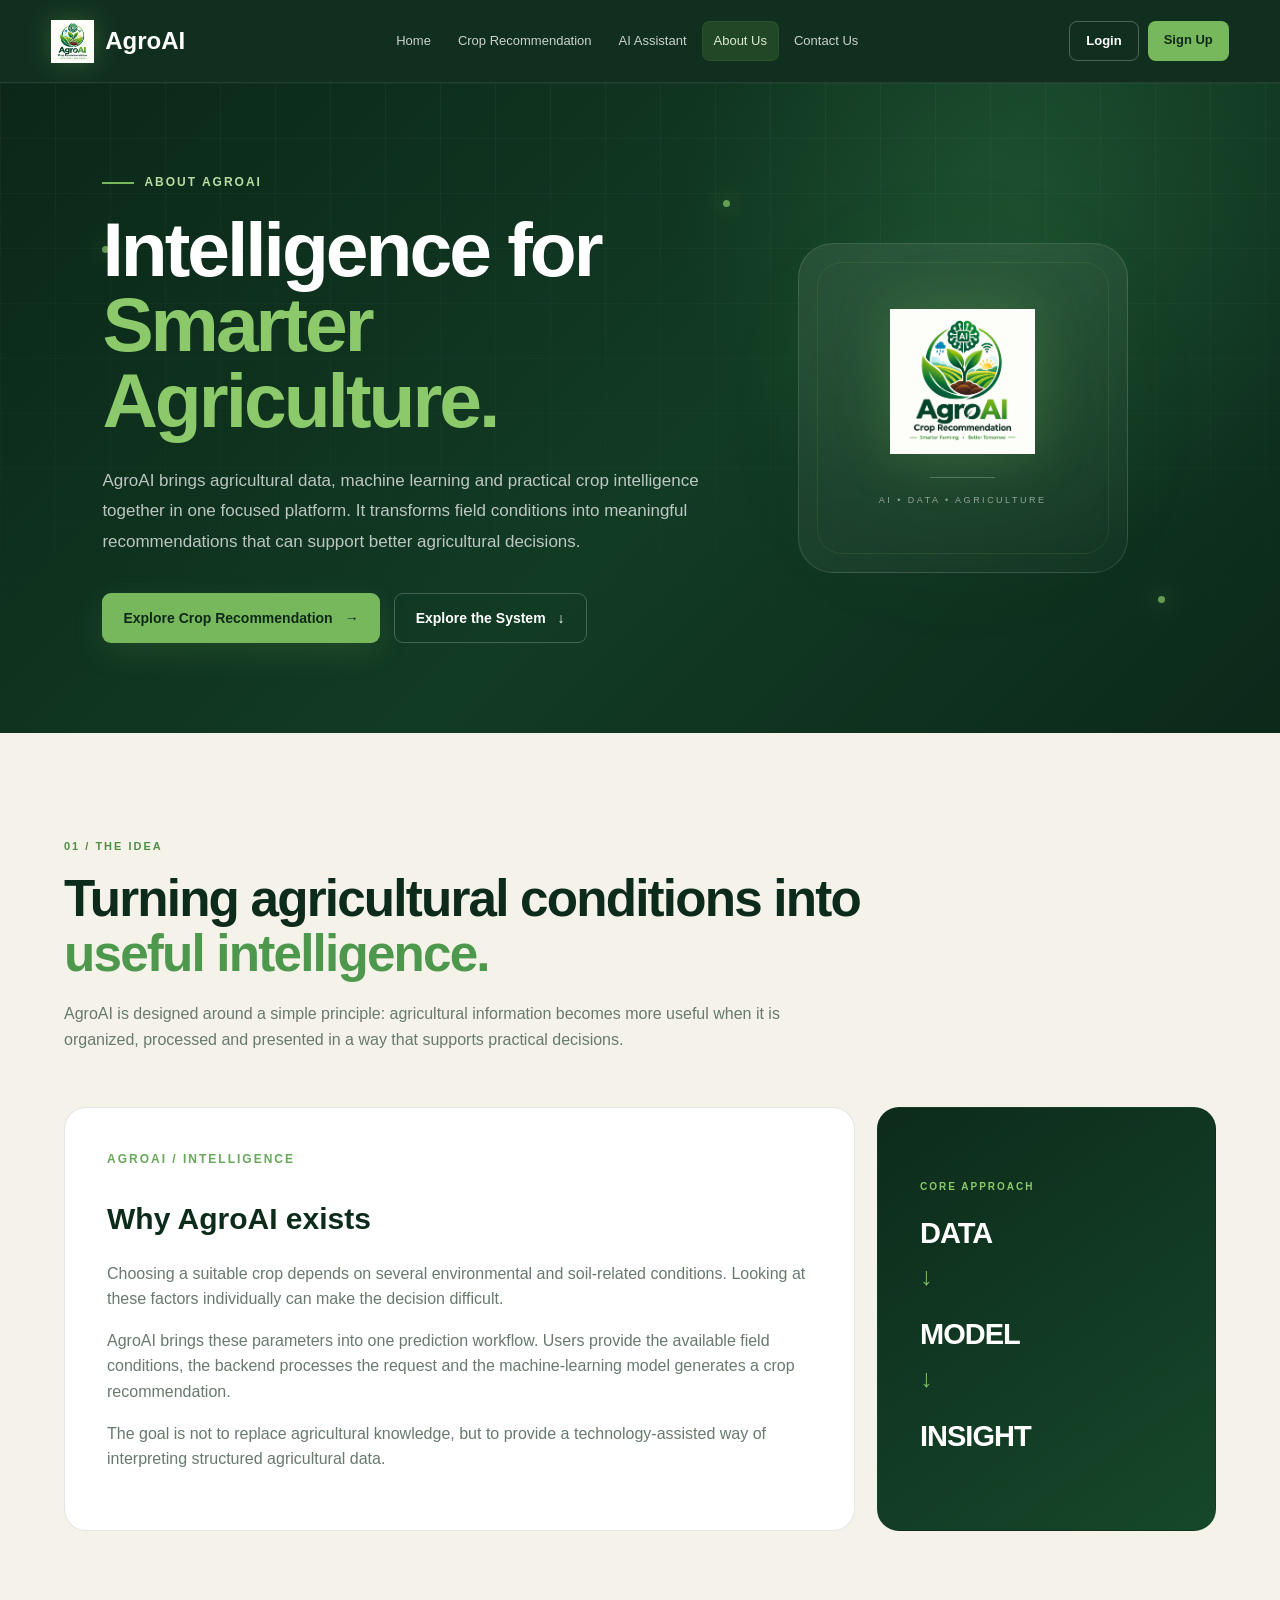
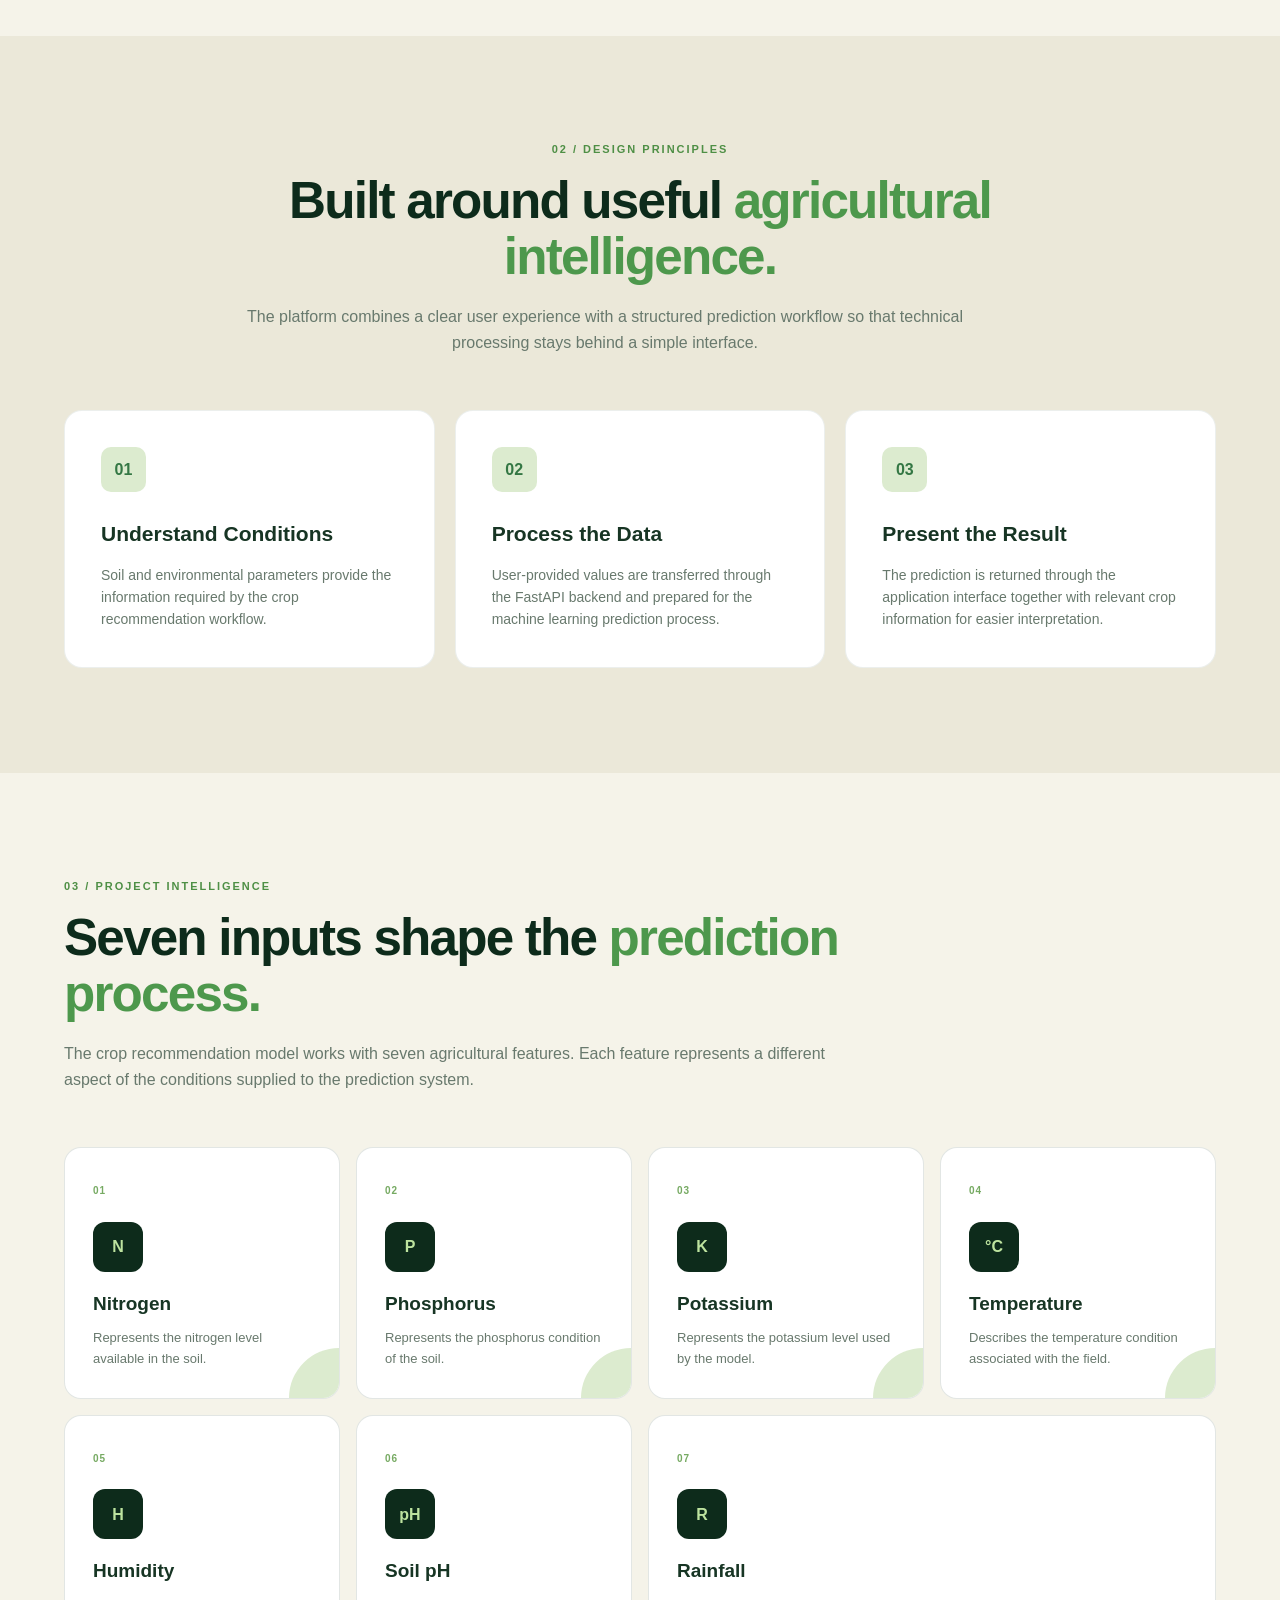
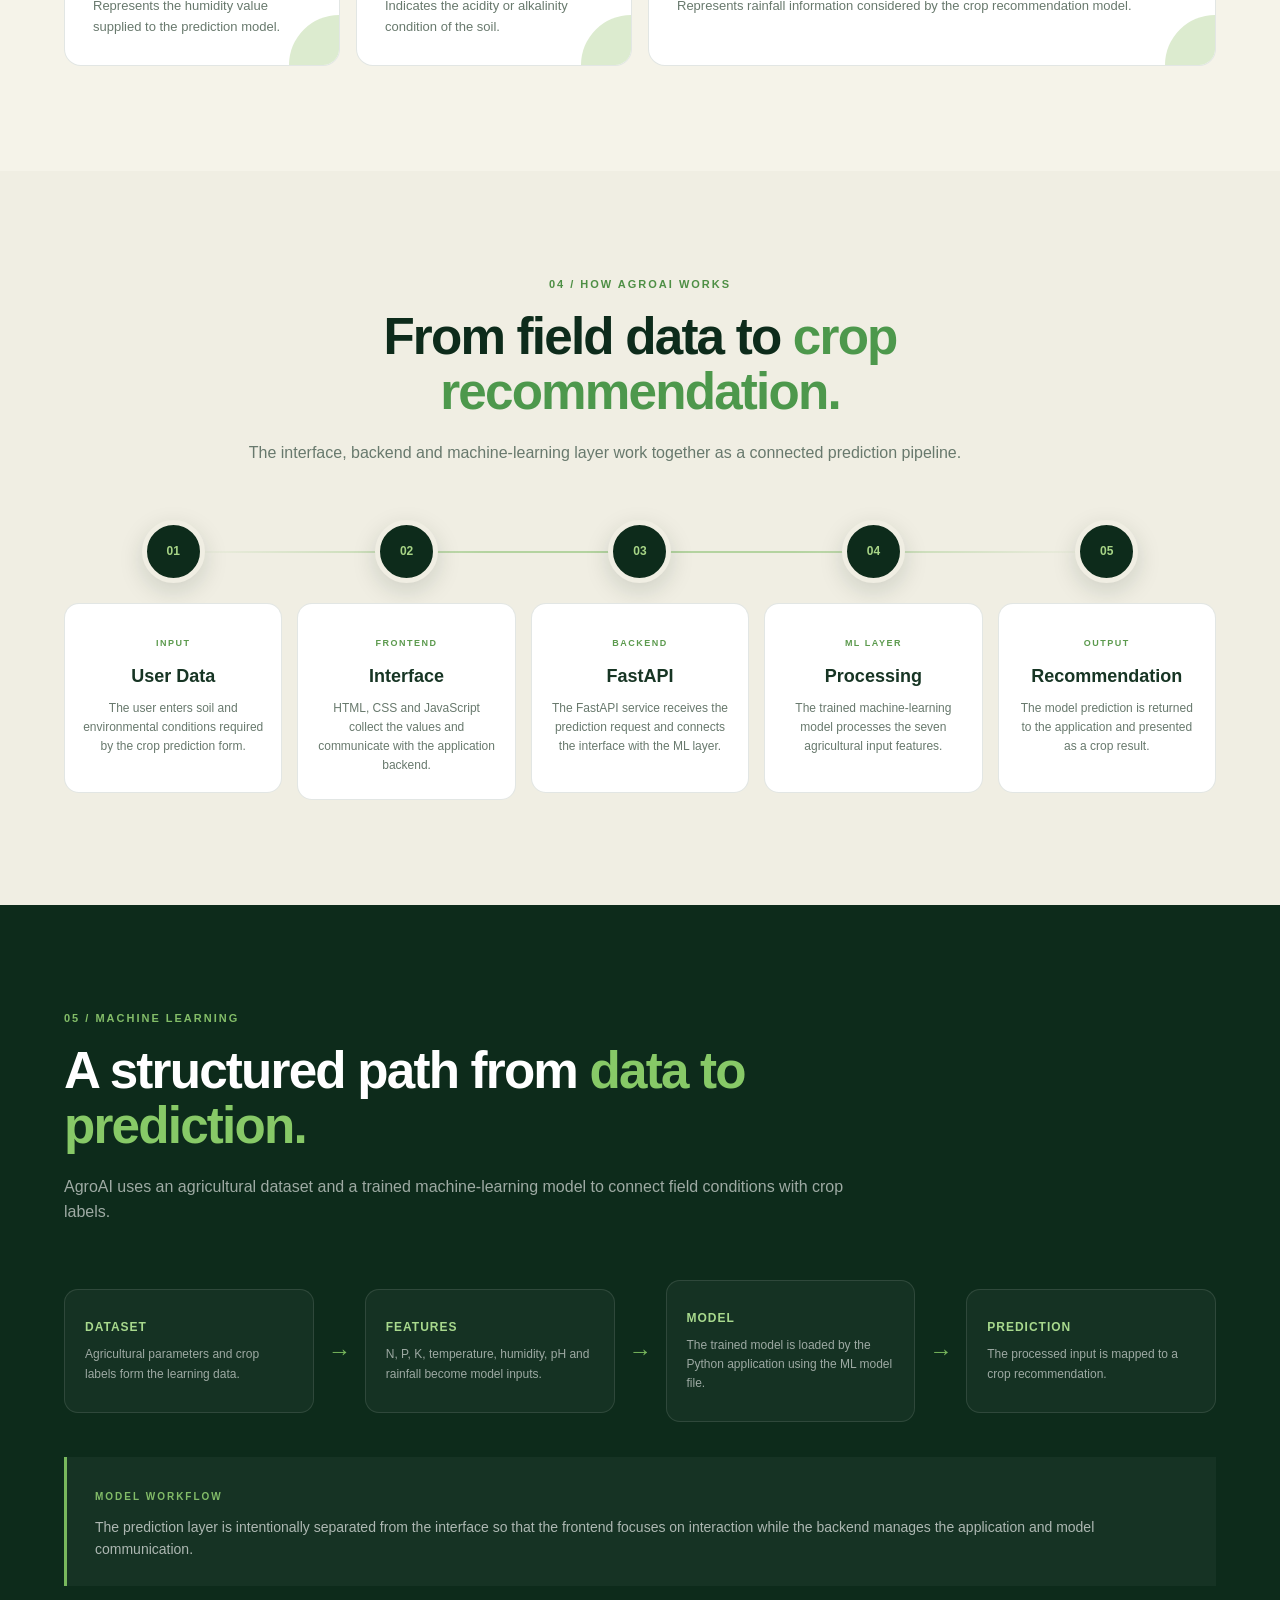
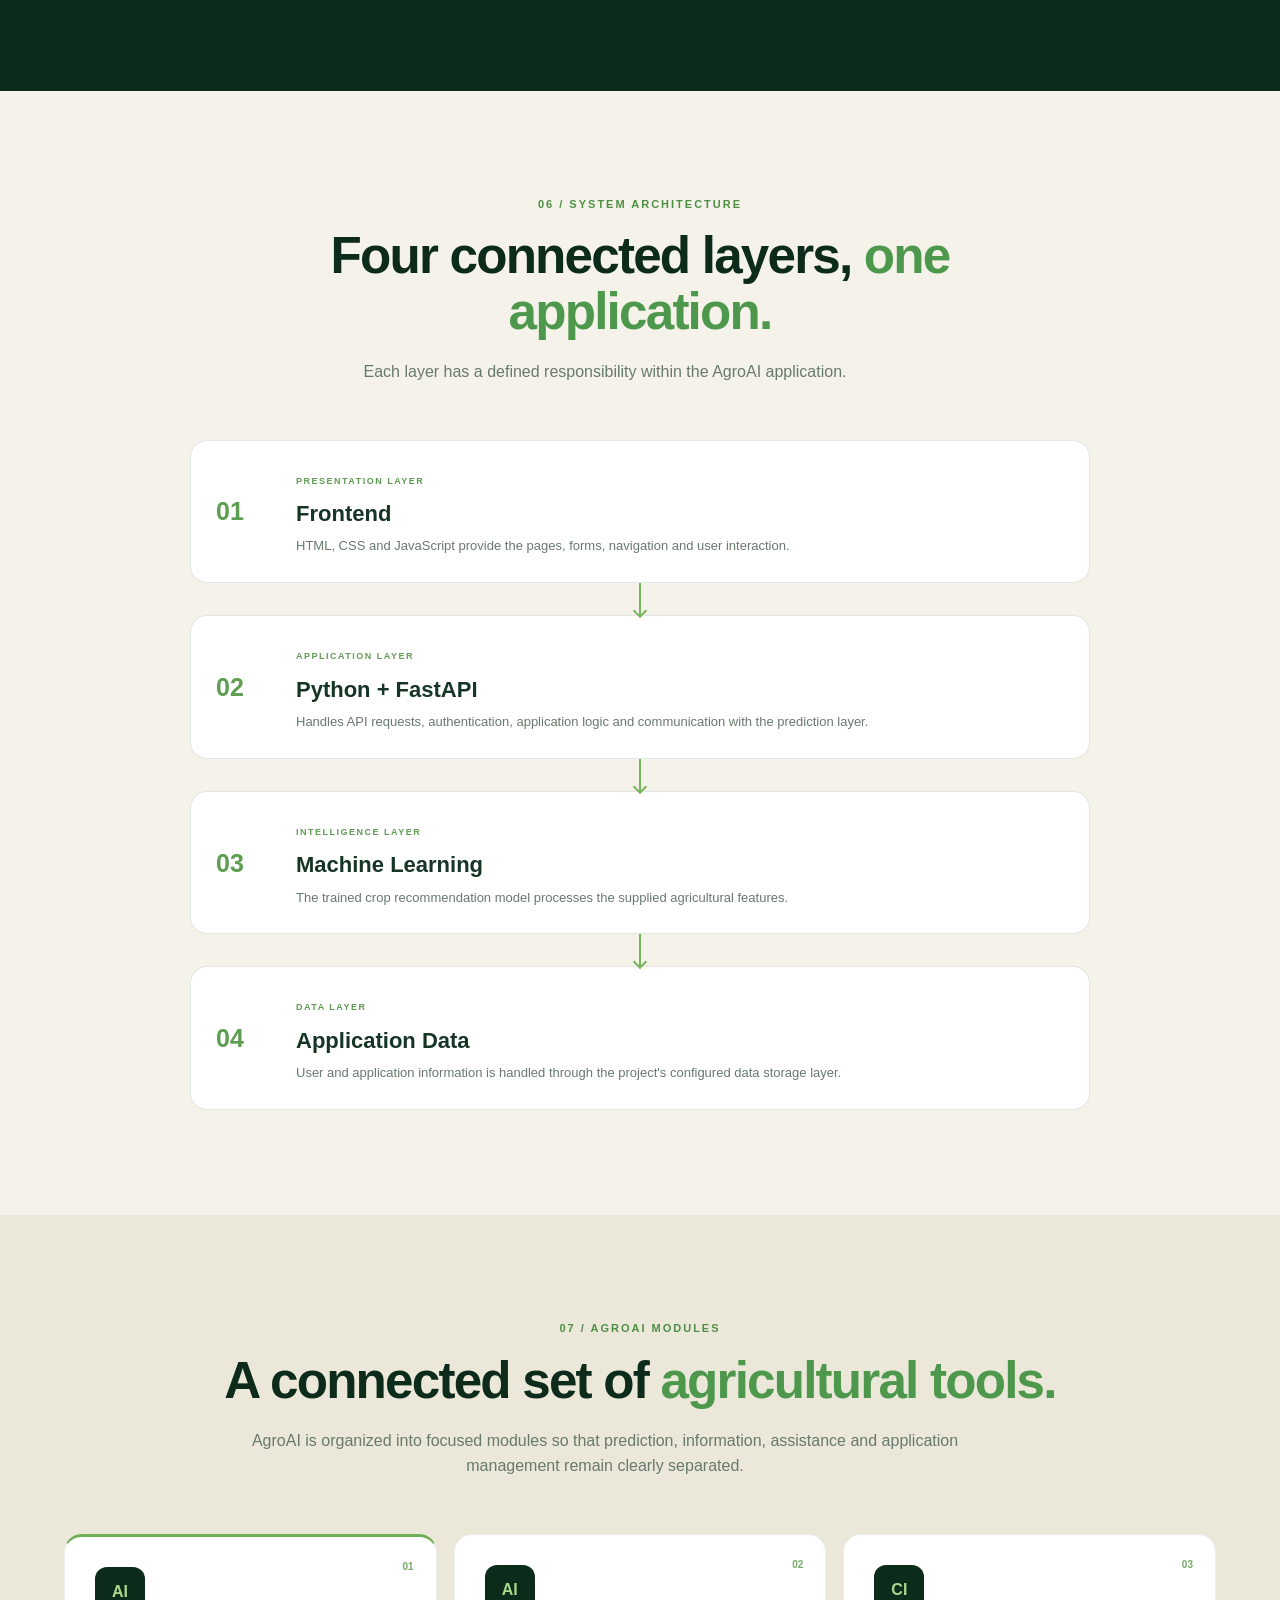
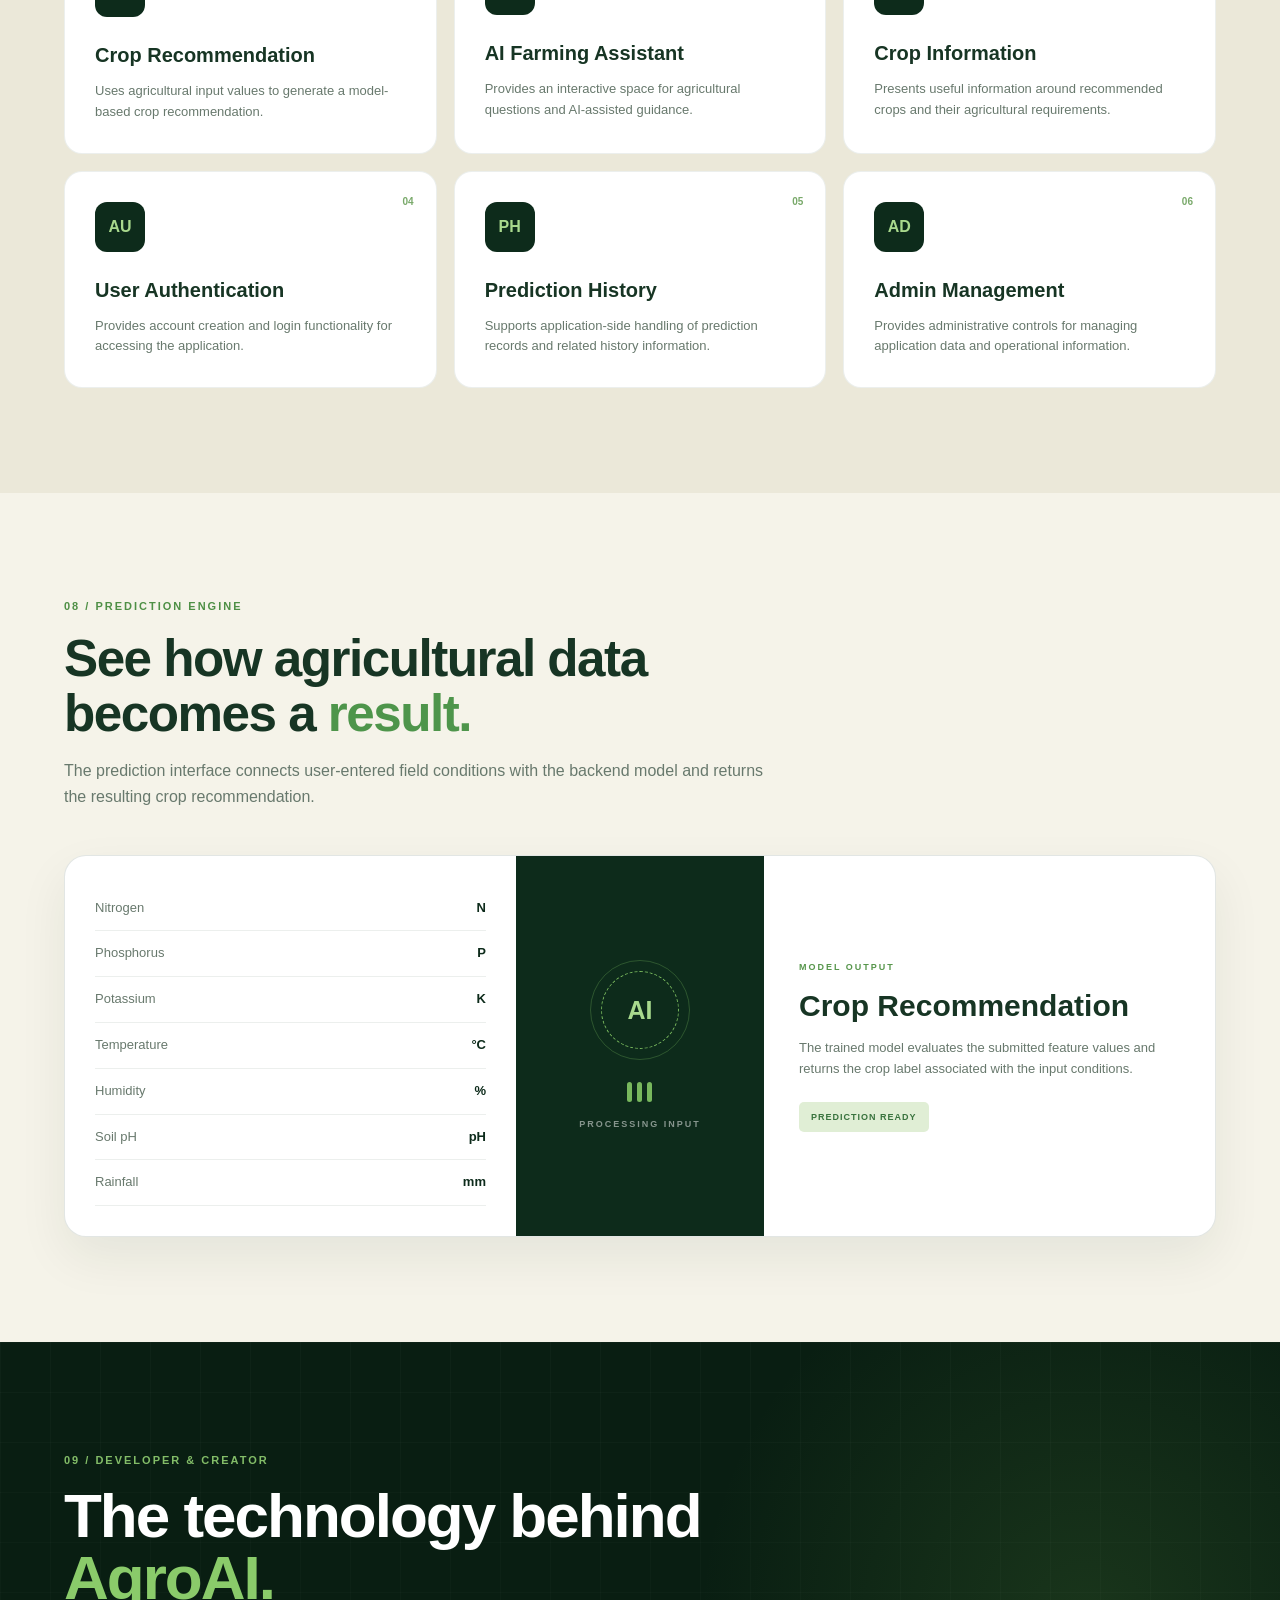
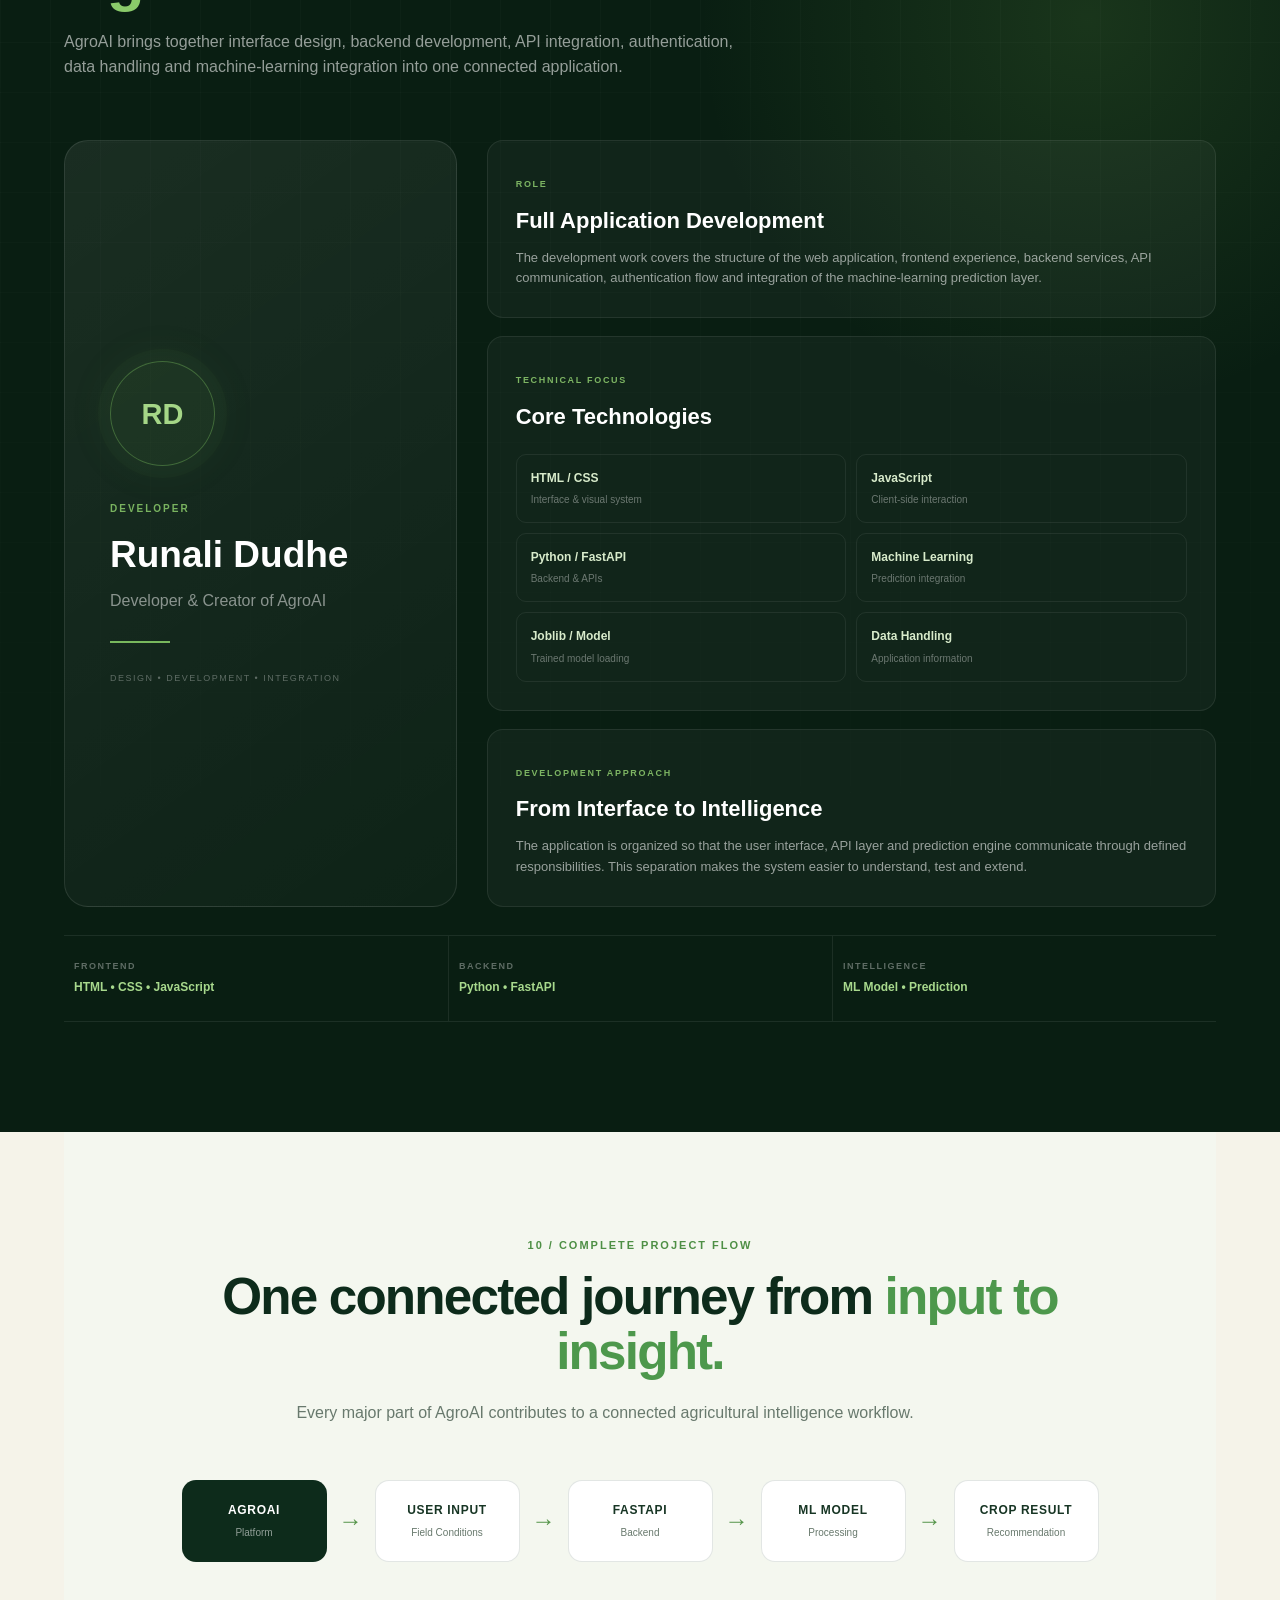
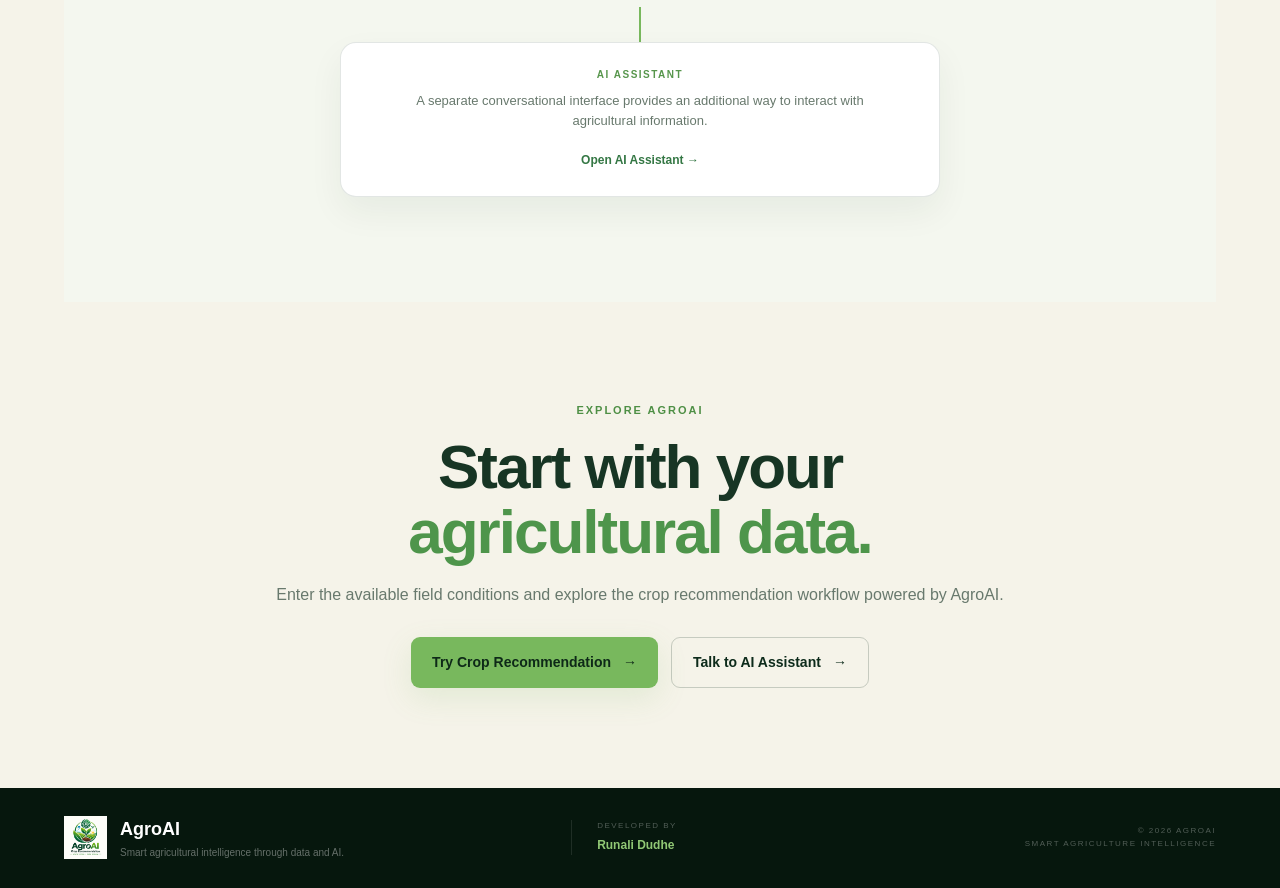
==== frontend/about.html @ 6e7ca46d "first commit" ====
<!DOCTYPE html>
<html lang="en">
<head>
    <meta charset="UTF-8">
    <meta name="viewport" content="width=device-width, initial-scale=1.0">

    <title>About AgroAI | Smart Agriculture Intelligence</title>

    <link rel="stylesheet" href="about.css">
</head>

<body>

<!-- =========================================================
     NAVBAR
========================================================= -->

<header class="navbar">

    <div class="nav-container">

        <a href="index.html" class="brand">
            <img src="agroai-logo.png" alt="AgroAI Logo">
            <span>AgroAI</span>
        </a>

        <nav class="nav-menu">

            <a href="index.html">Home</a>

            <a href="crop.html">
                Crop Recommendation
            </a>

            <a href="chatbot.html">
                AI Assistant
            </a>

            <a href="about.html" class="active">
                About Us
            </a>

            <a href="contact.html">
                Contact Us
            </a>

        </nav>


        <!-- AUTHENTICATION AREA -->

        <div class="auth-area" id="authArea">

            <!-- LOGGED OUT -->

            <div class="auth-logged-out" id="loggedOut">

                <a href="login.html" class="login-btn">
                    Login
                </a>

                <a href="signup.html" class="signup-btn">
                    Sign Up
                </a>

            </div>


            <!-- LOGGED IN -->

            <div class="auth-logged-in" id="loggedIn">

                <div class="user-welcome">

                    <span class="user-dot"></span>

                    <span id="welcomeText">
                        Welcome
                    </span>

                </div>

                <button
                    type="button"
                    id="logoutBtn"
                    class="logout-btn">
                    Logout
                </button>

            </div>

        </div>

    </div>

</header>


<!-- =========================================================
     HERO
========================================================= -->

<section class="about-hero">

    <div class="hero-grid"></div>

    <div class="floating-node node-one"></div>
    <div class="floating-node node-two"></div>
    <div class="floating-node node-three"></div>

    <div class="hero-content">

        <div class="hero-label">
            <span></span>
            ABOUT AGROAI
        </div>

        <h1>
            Intelligence for
            <strong>Smarter Agriculture.</strong>
        </h1>

        <p>
            AgroAI brings agricultural data, machine learning and
            practical crop intelligence together in one focused
            platform. It transforms field conditions into meaningful
            recommendations that can support better agricultural
            decisions.
        </p>

        <div class="hero-buttons">

            <a href="crop.html" class="primary-btn">
                Explore Crop Recommendation
                <span>→</span>
            </a>

            <a href="#how-it-works" class="secondary-btn">
                Explore the System
                <span>↓</span>
            </a>

        </div>

    </div>


    <div class="hero-brand-card">

        <div class="logo-glow"></div>

        <img
            src="agroai-logo.png"
            alt="AgroAI">

        <div class="brand-card-line"></div>

        <p>
            AI • DATA • AGRICULTURE
        </p>

    </div>

</section>


<!-- =========================================================
     INTRO
========================================================= -->

<section class="section intro-section">

    <div class="section-heading">

        <span class="section-tag">
            01 / THE IDEA
        </span>

        <h2>
            Turning agricultural conditions into
            <span>useful intelligence.</span>
        </h2>

        <p>
            AgroAI is designed around a simple principle:
            agricultural information becomes more useful when it
            is organized, processed and presented in a way that
            supports practical decisions.
        </p>

    </div>


    <div class="intro-grid">

        <div class="intro-main-card">

            <div class="card-number">
                AGROAI / INTELLIGENCE
            </div>

            <h3>
                Why AgroAI exists
            </h3>

            <p>
                Choosing a suitable crop depends on several
                environmental and soil-related conditions. Looking
                at these factors individually can make the decision
                difficult.
            </p>

            <p>
                AgroAI brings these parameters into one prediction
                workflow. Users provide the available field
                conditions, the backend processes the request and
                the machine-learning model generates a crop
                recommendation.
            </p>

            <p>
                The goal is not to replace agricultural knowledge,
                but to provide a technology-assisted way of
                interpreting structured agricultural data.
            </p>

        </div>


        <div class="intro-side-card">

            <span class="mini-label">
                CORE APPROACH
            </span>

            <div class="big-word">
                DATA
            </div>

            <div class="arrow-line">
                ↓
            </div>

            <div class="big-word">
                MODEL
            </div>

            <div class="arrow-line">
                ↓
            </div>

            <div class="big-word">
                INSIGHT
            </div>

        </div>

    </div>

</section>


<!-- =========================================================
     WHY AGROAI
========================================================= -->

<section class="section why-section">

    <div class="section-heading centered">

        <span class="section-tag">
            02 / DESIGN PRINCIPLES
        </span>

        <h2>
            Built around useful
            <span>agricultural intelligence.</span>
        </h2>

        <p>
            The platform combines a clear user experience with
            a structured prediction workflow so that technical
            processing stays behind a simple interface.
        </p>

    </div>


    <div class="purpose-grid">

        <div class="purpose-card">

            <div class="purpose-icon">
                01
            </div>

            <h3>
                Understand Conditions
            </h3>

            <p>
                Soil and environmental parameters provide the
                information required by the crop recommendation
                workflow.
            </p>

        </div>


        <div class="purpose-card">

            <div class="purpose-icon">
                02
            </div>

            <h3>
                Process the Data
            </h3>

            <p>
                User-provided values are transferred through the
                FastAPI backend and prepared for the machine
                learning prediction process.
            </p>

        </div>


        <div class="purpose-card">

            <div class="purpose-icon">
                03
            </div>

            <h3>
                Present the Result
            </h3>

            <p>
                The prediction is returned through the application
                interface together with relevant crop information
                for easier interpretation.
            </p>

        </div>

    </div>

</section>


<!-- =========================================================
     PROJECT INTELLIGENCE
========================================================= -->

<section class="section intelligence-section">

    <div class="section-heading">

        <span class="section-tag">
            03 / PROJECT INTELLIGENCE
        </span>

        <h2>
            Seven inputs shape the
            <span>prediction process.</span>
        </h2>

        <p>
            The crop recommendation model works with seven
            agricultural features. Each feature represents a
            different aspect of the conditions supplied to the
            prediction system.
        </p>

    </div>


    <div class="parameter-grid">

        <div class="parameter-card">

            <span class="parameter-number">
                01
            </span>

            <div class="parameter-symbol">
                N
            </div>

            <h3>
                Nitrogen
            </h3>

            <p>
                Represents the nitrogen level available in the
                soil.
            </p>

        </div>


        <div class="parameter-card">

            <span class="parameter-number">
                02
            </span>

            <div class="parameter-symbol">
                P
            </div>

            <h3>
                Phosphorus
            </h3>

            <p>
                Represents the phosphorus condition of the soil.
            </p>

        </div>


        <div class="parameter-card">

            <span class="parameter-number">
                03
            </span>

            <div class="parameter-symbol">
                K
            </div>

            <h3>
                Potassium
            </h3>

            <p>
                Represents the potassium level used by the model.
            </p>

        </div>


        <div class="parameter-card">

            <span class="parameter-number">
                04
            </span>

            <div class="parameter-symbol">
                °C
            </div>

            <h3>
                Temperature
            </h3>

            <p>
                Describes the temperature condition associated
                with the field.
            </p>

        </div>


        <div class="parameter-card">

            <span class="parameter-number">
                05
            </span>

            <div class="parameter-symbol">
                H
            </div>

            <h3>
                Humidity
            </h3>

            <p>
                Represents the humidity value supplied to the
                prediction model.
            </p>

        </div>


        <div class="parameter-card">

            <span class="parameter-number">
                06
            </span>

            <div class="parameter-symbol">
                pH
            </div>

            <h3>
                Soil pH
            </h3>

            <p>
                Indicates the acidity or alkalinity condition
                of the soil.
            </p>

        </div>


        <div class="parameter-card wide-card">

            <span class="parameter-number">
                07
            </span>

            <div class="parameter-symbol">
                R
            </div>

            <h3>
                Rainfall
            </h3>

            <p>
                Represents rainfall information considered by
                the crop recommendation model.
            </p>

        </div>

    </div>

</section>


<!-- =========================================================
     HOW AGROAI WORKS
========================================================= -->

<section
    class="section workflow-section"
    id="how-it-works">

    <div class="section-heading centered">

        <span class="section-tag">
            04 / HOW AGROAI WORKS
        </span>

        <h2>
            From field data to
            <span>crop recommendation.</span>
        </h2>

        <p>
            The interface, backend and machine-learning layer work
            together as a connected prediction pipeline.
        </p>

    </div>


    <div class="workflow">

        <div class="workflow-line"></div>


        <div class="workflow-step">

            <div class="workflow-circle">
                01
            </div>

            <div class="workflow-box">

                <span>INPUT</span>

                <h3>
                    User Data
                </h3>

                <p>
                    The user enters soil and environmental
                    conditions required by the crop prediction
                    form.
                </p>

            </div>

        </div>


        <div class="workflow-step">

            <div class="workflow-circle">
                02
            </div>

            <div class="workflow-box">

                <span>FRONTEND</span>

                <h3>
                    Interface
                </h3>

                <p>
                    HTML, CSS and JavaScript collect the values
                    and communicate with the application backend.
                </p>

            </div>

        </div>


        <div class="workflow-step">

            <div class="workflow-circle">
                03
            </div>

            <div class="workflow-box">

                <span>BACKEND</span>

                <h3>
                    FastAPI
                </h3>

                <p>
                    The FastAPI service receives the prediction
                    request and connects the interface with the
                    ML layer.
                </p>

            </div>

        </div>


        <div class="workflow-step">

            <div class="workflow-circle">
                04
            </div>

            <div class="workflow-box">

                <span>ML LAYER</span>

                <h3>
                    Processing
                </h3>

                <p>
                    The trained machine-learning model processes
                    the seven agricultural input features.
                </p>

            </div>

        </div>


        <div class="workflow-step">

            <div class="workflow-circle">
                05
            </div>

            <div class="workflow-box">

                <span>OUTPUT</span>

                <h3>
                    Recommendation
                </h3>

                <p>
                    The model prediction is returned to the
                    application and presented as a crop result.
                </p>

            </div>

        </div>

    </div>

</section>


<!-- =========================================================
     MACHINE LEARNING
========================================================= -->

<section class="section ml-section">

    <div class="ml-content">

        <div class="section-heading">

            <span class="section-tag">
                05 / MACHINE LEARNING
            </span>

            <h2>
                A structured path from
                <span>data to prediction.</span>
            </h2>

            <p>
                AgroAI uses an agricultural dataset and a trained
                machine-learning model to connect field conditions
                with crop labels.
            </p>

        </div>


        <div class="ml-flow">

            <div class="ml-item">

                <strong>
                    DATASET
                </strong>

                <span>
                    Agricultural parameters and crop labels form
                    the learning data.
                </span>

            </div>


            <div class="ml-arrow">
                →
            </div>


            <div class="ml-item">

                <strong>
                    FEATURES
                </strong>

                <span>
                    N, P, K, temperature, humidity, pH and
                    rainfall become model inputs.
                </span>

            </div>


            <div class="ml-arrow">
                →
            </div>


            <div class="ml-item">

                <strong>
                    MODEL
                </strong>

                <span>
                    The trained model is loaded by the Python
                    application using the ML model file.
                </span>

            </div>


            <div class="ml-arrow">
                →
            </div>


            <div class="ml-item">

                <strong>
                    PREDICTION
                </strong>

                <span>
                    The processed input is mapped to a crop
                    recommendation.
                </span>

            </div>

        </div>


        <div class="ml-note">

            <span>
                MODEL WORKFLOW
            </span>

            <p>
                The prediction layer is intentionally separated
                from the interface so that the frontend focuses
                on interaction while the backend manages the
                application and model communication.
            </p>

        </div>

    </div>

</section>


<!-- =========================================================
     SYSTEM ARCHITECTURE
========================================================= -->

<section class="section architecture-section">

    <div class="section-heading centered">

        <span class="section-tag">
            06 / SYSTEM ARCHITECTURE
        </span>

        <h2>
            Four connected layers,
            <span>one application.</span>
        </h2>

        <p>
            Each layer has a defined responsibility within the
            AgroAI application.
        </p>

    </div>


    <div class="architecture">

        <div class="architecture-layer">

            <div class="layer-number">
                01
            </div>

            <div class="layer-content">

                <span>PRESENTATION LAYER</span>

                <h3>
                    Frontend
                </h3>

                <p>
                    HTML, CSS and JavaScript provide the pages,
                    forms, navigation and user interaction.
                </p>

            </div>

        </div>


        <div class="architecture-connector"></div>


        <div class="architecture-layer">

            <div class="layer-number">
                02
            </div>

            <div class="layer-content">

                <span>APPLICATION LAYER</span>

                <h3>
                    Python + FastAPI
                </h3>

                <p>
                    Handles API requests, authentication,
                    application logic and communication with
                    the prediction layer.
                </p>

            </div>

        </div>


        <div class="architecture-connector"></div>


        <div class="architecture-layer">

            <div class="layer-number">
                03
            </div>

            <div class="layer-content">

                <span>INTELLIGENCE LAYER</span>

                <h3>
                    Machine Learning
                </h3>

                <p>
                    The trained crop recommendation model
                    processes the supplied agricultural features.
                </p>

            </div>

        </div>


        <div class="architecture-connector"></div>


        <div class="architecture-layer">

            <div class="layer-number">
                04
            </div>

            <div class="layer-content">

                <span>DATA LAYER</span>

                <h3>
                    Application Data
                </h3>

                <p>
                    User and application information is handled
                    through the project's configured data storage
                    layer.
                </p>

            </div>

        </div>

    </div>

</section>


<!-- =========================================================
     MODULES
========================================================= -->

<section class="section modules-section">

    <div class="section-heading centered">

        <span class="section-tag">
            07 / AGROAI MODULES
        </span>

        <h2>
            A connected set of
            <span>agricultural tools.</span>
        </h2>

        <p>
            AgroAI is organized into focused modules so that
            prediction, information, assistance and application
            management remain clearly separated.
        </p>

    </div>


    <div class="modules-grid">

        <div class="module-card featured-module">

            <span class="module-index">
                01
            </span>

            <div class="module-icon">
                AI
            </div>

            <h3>
                Crop Recommendation
            </h3>

            <p>
                Uses agricultural input values to generate a
                model-based crop recommendation.
            </p>

        </div>


        <div class="module-card">

            <span class="module-index">
                02
            </span>

            <div class="module-icon">
                AI
            </div>

            <h3>
                AI Farming Assistant
            </h3>

            <p>
                Provides an interactive space for agricultural
                questions and AI-assisted guidance.
            </p>

        </div>


        <div class="module-card">

            <span class="module-index">
                03
            </span>

            <div class="module-icon">
                CI
            </div>

            <h3>
                Crop Information
            </h3>

            <p>
                Presents useful information around recommended
                crops and their agricultural requirements.
            </p>

        </div>


        <div class="module-card">

            <span class="module-index">
                04
            </span>

            <div class="module-icon">
                AU
            </div>

            <h3>
                User Authentication
            </h3>

            <p>
                Provides account creation and login functionality
                for accessing the application.
            </p>

        </div>


        <div class="module-card">

            <span class="module-index">
                05
            </span>

            <div class="module-icon">
                PH
            </div>

            <h3>
                Prediction History
            </h3>

            <p>
                Supports application-side handling of prediction
                records and related history information.
            </p>

        </div>


        <div class="module-card">

            <span class="module-index">
                06
            </span>

            <div class="module-icon">
                AD
            </div>

            <h3>
                Admin Management
            </h3>

            <p>
                Provides administrative controls for managing
                application data and operational information.
            </p>

        </div>

    </div>

</section>


<!-- =========================================================
     PREDICTION VISUAL
========================================================= -->

<section class="section prediction-section">

    <div class="prediction-wrapper">

        <div class="prediction-intro">

            <span class="section-tag">
                08 / PREDICTION ENGINE
            </span>

            <h2>
                See how agricultural data
                becomes a <span>result.</span>
            </h2>

            <p>
                The prediction interface connects user-entered
                field conditions with the backend model and
                returns the resulting crop recommendation.
            </p>

        </div>


        <div class="prediction-panel">

            <div class="input-column">

                <div class="data-row">
                    <span>Nitrogen</span>
                    <strong>N</strong>
                </div>

                <div class="data-row">
                    <span>Phosphorus</span>
                    <strong>P</strong>
                </div>

                <div class="data-row">
                    <span>Potassium</span>
                    <strong>K</strong>
                </div>

                <div class="data-row">
                    <span>Temperature</span>
                    <strong>°C</strong>
                </div>

                <div class="data-row">
                    <span>Humidity</span>
                    <strong>%</strong>
                </div>

                <div class="data-row">
                    <span>Soil pH</span>
                    <strong>pH</strong>
                </div>

                <div class="data-row">
                    <span>Rainfall</span>
                    <strong>mm</strong>
                </div>

            </div>


            <div class="processing-column">

                <div class="processing-ring">
                    <span>AI</span>
                </div>

                <div class="processing-lines">
                    <span></span>
                    <span></span>
                    <span></span>
                </div>

                <p>
                    PROCESSING INPUT
                </p>

            </div>


            <div class="result-column">

                <span>
                    MODEL OUTPUT
                </span>

                <h3>
                    Crop Recommendation
                </h3>

                <p>
                    The trained model evaluates the submitted
                    feature values and returns the crop label
                    associated with the input conditions.
                </p>

                <div class="result-status">
                    PREDICTION READY
                </div>

            </div>

        </div>

    </div>

</section>


<!-- =========================================================
     DEVELOPER
========================================================= -->

<section class="developer-section">

    <div class="developer-bg-grid"></div>

    <div class="developer-container">

        <div class="developer-heading">

            <span class="section-tag light-tag">
                09 / DEVELOPER & CREATOR
            </span>

            <h2>
                The technology behind
                <span>AgroAI.</span>
            </h2>

            <p>
                AgroAI brings together interface design, backend
                development, API integration, authentication,
                data handling and machine-learning integration
                into one connected application.
            </p>

        </div>


        <div class="developer-grid">

            <div class="developer-identity">

                <div class="developer-mark">
                    RD
                </div>

                <span class="developer-label">
                    DEVELOPER
                </span>

                <h3>
                    Runali Dudhe
                </h3>

                <p>
                    Developer & Creator of AgroAI
                </p>

                <div class="identity-line"></div>

                <span class="identity-caption">
                    DESIGN • DEVELOPMENT • INTEGRATION
                </span>

            </div>


            <div class="developer-information">

                <div class="developer-block">

                    <span>
                        ROLE
                    </span>

                    <h3>
                        Full Application Development
                    </h3>

                    <p>
                        The development work covers the structure
                        of the web application, frontend experience,
                        backend services, API communication,
                        authentication flow and integration of
                        the machine-learning prediction layer.
                    </p>

                </div>


                <div class="developer-block">

                    <span>
                        TECHNICAL FOCUS
                    </span>

                    <h3>
                        Core Technologies
                    </h3>

                    <div class="developer-skills">

                        <div class="skill-item">
                            <strong>
                                HTML / CSS
                            </strong>
                            <small>
                                Interface & visual system
                            </small>
                        </div>

                        <div class="skill-item">
                            <strong>
                                JavaScript
                            </strong>
                            <small>
                                Client-side interaction
                            </small>
                        </div>

                        <div class="skill-item">
                            <strong>
                                Python / FastAPI
                            </strong>
                            <small>
                                Backend & APIs
                            </small>
                        </div>

                        <div class="skill-item">
                            <strong>
                                Machine Learning
                            </strong>
                            <small>
                                Prediction integration
                            </small>
                        </div>

                        <div class="skill-item">
                            <strong>
                                Joblib / Model
                            </strong>
                            <small>
                                Trained model loading
                            </small>
                        </div>

                        <div class="skill-item">
                            <strong>
                                Data Handling
                            </strong>
                            <small>
                                Application information
                            </small>
                        </div>

                    </div>

                </div>


                <div class="developer-block">

                    <span>
                        DEVELOPMENT APPROACH
                    </span>

                    <h3>
                        From Interface to Intelligence
                    </h3>

                    <p>
                        The application is organized so that the
                        user interface, API layer and prediction
                        engine communicate through defined
                        responsibilities. This separation makes
                        the system easier to understand, test and
                        extend.
                    </p>

                </div>

            </div>

        </div>


        <div class="developer-bottom">

            <div>
                <span>
                    FRONTEND
                </span>

                <strong>
                    HTML • CSS • JavaScript
                </strong>
            </div>

            <div>
                <span>
                    BACKEND
                </span>

                <strong>
                    Python • FastAPI
                </strong>
            </div>

            <div>
                <span>
                    INTELLIGENCE
                </span>

                <strong>
                    ML Model • Prediction
                </strong>
            </div>

        </div>

    </div>

</section>


<!-- =========================================================
     FINAL PROJECT FLOW
========================================================= -->

<section class="section final-flow-section">

    <div class="section-heading centered">

        <span class="section-tag">
            10 / COMPLETE PROJECT FLOW
        </span>

        <h2>
            One connected journey from
            <span>input to insight.</span>
        </h2>

        <p>
            Every major part of AgroAI contributes to a connected
            agricultural intelligence workflow.
        </p>

    </div>


    <div class="final-flow">

        <div class="final-flow-item main-flow-item">
            <strong>AGROAI</strong>
            <span>Platform</span>
        </div>

        <div class="final-flow-arrow">→</div>

        <div class="final-flow-item">
            <strong>USER INPUT</strong>
            <span>Field Conditions</span>
        </div>

        <div class="final-flow-arrow">→</div>

        <div class="final-flow-item">
            <strong>FASTAPI</strong>
            <span>Backend</span>
        </div>

        <div class="final-flow-arrow">→</div>

        <div class="final-flow-item">
            <strong>ML MODEL</strong>
            <span>Processing</span>
        </div>

        <div class="final-flow-arrow">→</div>

        <div class="final-flow-item">
            <strong>CROP RESULT</strong>
            <span>Recommendation</span>
        </div>

    </div>


    <div class="assistant-branch">

        <div class="branch-line"></div>

        <div class="branch-box">

            <span>AI ASSISTANT</span>

            <p>
                A separate conversational interface provides an
                additional way to interact with agricultural
                information.
            </p>

            <a href="chatbot.html">
                Open AI Assistant →
            </a>

        </div>

    </div>

</section>


<!-- =========================================================
     FINAL CTA
========================================================= -->

<section class="final-cta">

    <div class="cta-content">

        <span class="section-tag">
            EXPLORE AGROAI
        </span>

        <h2>
            Start with your
            <span>agricultural data.</span>
        </h2>

        <p>
            Enter the available field conditions and explore the
            crop recommendation workflow powered by AgroAI.
        </p>

        <div class="cta-buttons">

            <a href="crop.html" class="primary-btn">
                Try Crop Recommendation
                <span>→</span>
            </a>

            <a href="chatbot.html"
               class="secondary-btn dark-secondary">
                Talk to AI Assistant
                <span>→</span>
            </a>

        </div>

    </div>

</section>


<!-- =========================================================
     FOOTER
========================================================= -->

<footer class="footer">

    <div class="footer-container">

        <div class="footer-brand">

            <img
                src="agroai-logo.png"
                alt="AgroAI">

            <div>

                <h3>
                    AgroAI
                </h3>

                <p>
                    Smart agricultural intelligence through
                    data and AI.
                </p>

            </div>

        </div>


        <div class="footer-developer">

            <span>
                DEVELOPED BY
            </span>

            <strong>
                Runali Dudhe
            </strong>

        </div>


        <div class="footer-copy">

            <span>
                © 2026 AGROAI
            </span>

            <span>
                SMART AGRICULTURE INTELLIGENCE
            </span>

        </div>

    </div>

</footer>


<!-- =========================================================
     AUTHENTICATION
========================================================= -->

<script>

document.addEventListener("DOMContentLoaded", function () {

    const authArea = document.getElementById("authArea");
    const loggedOut = document.getElementById("loggedOut");
    const loggedIn = document.getElementById("loggedIn");
    const welcomeText = document.getElementById("welcomeText");
    const logoutBtn = document.getElementById("logoutBtn");


    const isLoggedIn =
        localStorage.getItem("agroai_logged_in") === "true";

    const role =
        localStorage.getItem("agroai_role");

    const userName =
        localStorage.getItem("agroai_user_name");


    if (isLoggedIn) {

        if (loggedOut) {
            loggedOut.style.display = "none";
        }

        if (loggedIn) {
            loggedIn.style.display = "flex";
        }


        if (welcomeText) {

            if (role === "admin") {

                welcomeText.textContent =
                    "Welcome, Admin";

            } else {

                welcomeText.textContent =
                    "Welcome, " + (userName || "User");

            }

        }

    } else {

        if (loggedOut) {
            loggedOut.style.display = "flex";
        }

        if (loggedIn) {
            loggedIn.style.display = "none";
        }

    }


    if (authArea) {
        authArea.classList.add("auth-ready");
    }


    if (logoutBtn) {

        logoutBtn.addEventListener("click", function () {

            localStorage.removeItem("agroai_logged_in");
            localStorage.removeItem("agroai_role");
            localStorage.removeItem("agroai_user_name");
            localStorage.removeItem("agroai_user_email");

            window.location.href = "index.html";

        });

    }

});

</script>


</body>
</html>
---- frontend/about.css ----
/* =========================================================
   AGROAI ABOUT PAGE
   PROFESSIONAL AGRICULTURE + AI DESIGN
========================================================= */

* {
    margin: 0;
    padding: 0;
    box-sizing: border-box;
}

html {
    scroll-behavior: smooth;
}

body {
    font-family: "Segoe UI", Arial, sans-serif;
    background: #f5f3e9;
    color: #173524;
    line-height: 1.6;
    overflow-x: hidden;
}

a {
    text-decoration: none;
    color: inherit;
}

button {
    font-family: inherit;
}

img {
    max-width: 100%;
    display: block;
}


/* =========================================================
   VARIABLES
========================================================= */

:root {

    --forest: #0d2b1b;
    --forest-2: #123c25;

    --green: #3f9658;
    --green-2: #78b85d;
    --green-3: #a5d687;

    --soft-green: #dcebcf;

    --cream: #f5f3e9;
    --cream-2: #ebe8d9;

    --white: #ffffff;

    --text: #173524;
    --muted: #68796d;

    --border: rgba(23, 53, 36, 0.12);

    --shadow:
        0 20px 50px rgba(13, 43, 27, 0.08);
}


/* =========================================================
   NAVBAR
========================================================= */

.navbar {
    width: 100%;
    background: rgba(13, 43, 27, 0.98);
    color: white;

    position: relative;
    z-index: 1000;

    border-bottom:
        1px solid rgba(255, 255, 255, 0.08);
}

.nav-container {

    width: min(1380px, 92%);
    min-height: 82px;

    margin: auto;

    display: flex;
    align-items: center;
    justify-content: space-between;

    gap: 20px;
}

.brand {

    display: flex;
    align-items: center;

    gap: 11px;

    font-size: 24px;
    font-weight: 800;

    flex-shrink: 0;
}

.brand img {

    width: 43px;
    height: 43px;

    object-fit: contain;

    filter:
        drop-shadow(
            0 0 12px rgba(120, 184, 93, 0.3)
        );
}

.nav-menu {

    display: flex;
    align-items: center;
    justify-content: center;

    gap: 3px;

    flex: 1;
}

.nav-menu a {

    padding: 10px 12px;

    border-radius: 8px;

    color: rgba(255, 255, 255, 0.78);

    font-size: 13px;
    font-weight: 500;

    white-space: nowrap;

    transition: 0.3s ease;
}

.nav-menu a:hover {

    color: white;

    background:
        rgba(255, 255, 255, 0.08);

    transform: translateY(-1px);
}

.nav-menu a.active {

    color: #dcebcf;

    background:
        rgba(111, 175, 75, 0.18);

    box-shadow:
        inset 0 0 0 1px rgba(120, 184, 93, 0.1);
}


/* =========================================================
   AUTH AREA
========================================================= */

.auth-area {

    visibility: hidden;

    flex-shrink: 0;
}

.auth-area.auth-ready {
    visibility: visible;
}

.auth-logged-out,
.auth-logged-in {

    align-items: center;
    gap: 9px;
}

.auth-logged-out {
    display: flex;
}

.auth-logged-in {
    display: none;
}

.login-btn,
.signup-btn,
.logout-btn {

    min-height: 40px;

    padding: 9px 16px;

    border-radius: 8px;

    font-size: 13px;
    font-weight: 700;

    transition: 0.3s ease;
}

.login-btn {

    border:
        1px solid rgba(255, 255, 255, 0.25);

    color: white;
}

.login-btn:hover {

    background: white;
    color: var(--forest);

    transform: translateY(-2px);
}

.signup-btn {

    border: 0;

    background: var(--green-2);
    color: #102a1a;
}

.signup-btn:hover {

    background: #a4d487;

    transform: translateY(-2px);
}

.user-welcome {

    display: flex;
    align-items: center;

    gap: 8px;

    min-height: 40px;

    padding: 8px 12px;

    border:
        1px solid rgba(120, 184, 93, 0.25);

    border-radius: 8px;

    background:
        rgba(120, 184, 93, 0.08);

    color: #dcebcf;

    font-size: 12px;
    font-weight: 700;
}

.user-dot {

    width: 8px;
    height: 8px;

    border-radius: 50%;

    background: #8bc96b;

    box-shadow:
        0 0 10px rgba(139, 201, 107, 0.6);
}

.logout-btn {

    border:
        1px solid rgba(255, 255, 255, 0.2);

    background: transparent;

    color: white;

    cursor: pointer;
}

.logout-btn:hover {

    background:
        rgba(255, 255, 255, 0.1);

    border-color:
        rgba(255, 255, 255, 0.35);

    transform: translateY(-2px);
}


/* =========================================================
   HERO
========================================================= */

.about-hero {

    min-height: 650px;

    position: relative;
    overflow: hidden;

    display: grid;

    grid-template-columns:
        1.2fr 0.8fr;

    align-items: center;

    padding:
        85px 8%;

    color: white;

    background:

        radial-gradient(
            circle at 80% 20%,
            rgba(63, 150, 88, 0.24),
            transparent 30%
        ),

        linear-gradient(
            135deg,
            #0b2718,
            #123b24 55%,
            #0c291a
        );
}

.hero-grid {

    position: absolute;

    inset: 0;

    background-image:

        linear-gradient(
            rgba(255, 255, 255, 0.035) 1px,
            transparent 1px
        ),

        linear-gradient(
            90deg,
            rgba(255, 255, 255, 0.035) 1px,
            transparent 1px
        );

    background-size: 55px 55px;

    mask-image:
        linear-gradient(
            to bottom,
            black,
            transparent
        );

    animation:
        gridMove 18s linear infinite;
}

.hero-content {

    position: relative;
    z-index: 2;

    max-width: 800px;

    animation:
        heroIn 0.9s ease both;
}

.hero-label {

    display: flex;
    align-items: center;

    gap: 10px;

    color: #b9dca2;

    font-size: 12px;
    font-weight: 800;

    letter-spacing: 2px;

    margin-bottom: 20px;
}

.hero-label span {

    width: 32px;
    height: 2px;

    background: var(--green-2);
}

.hero-content h1 {

    font-size:
        clamp(48px, 6vw, 82px);

    line-height: 0.98;

    letter-spacing: -3px;

    max-width: 850px;

    margin-bottom: 28px;
}

.hero-content h1 strong {

    display: block;

    color: #8bc96b;

    font-weight: 800;
}

.hero-content p {

    max-width: 700px;

    color:
        rgba(255, 255, 255, 0.72);

    font-size: 17px;

    line-height: 1.8;
}

.hero-buttons {

    display: flex;

    gap: 14px;

    margin-top: 35px;

    flex-wrap: wrap;
}

.primary-btn,
.secondary-btn {

    min-height: 50px;

    padding:
        13px 21px;

    display: inline-flex;
    align-items: center;

    gap: 12px;

    border-radius: 9px;

    font-size: 14px;
    font-weight: 700;

    transition: 0.35s ease;
}

.primary-btn {

    background: var(--green-2);

    color: #0e2918;

    box-shadow:
        0 10px 30px
        rgba(120, 184, 93, 0.15);
}

.primary-btn span,
.secondary-btn span {

    transition:
        transform 0.3s ease;
}

.primary-btn:hover {

    transform:
        translateY(-3px);

    box-shadow:
        0 15px 35px
        rgba(120, 184, 93, 0.25);
}

.primary-btn:hover span,
.secondary-btn:hover span {

    transform:
        translateX(5px);
}

.secondary-btn {

    border:
        1px solid rgba(255, 255, 255, 0.22);

    color: white;
}

.secondary-btn:hover {

    background:
        rgba(255, 255, 255, 0.08);

    transform:
        translateY(-3px);
}


/* =========================================================
   HERO BRAND CARD
========================================================= */

.hero-brand-card {

    width: 330px;
    height: 330px;

    margin: auto;

    position: relative;
    z-index: 2;

    border:
        1px solid rgba(255, 255, 255, 0.13);

    border-radius: 35px;

    background:
        linear-gradient(
            145deg,
            rgba(255, 255, 255, 0.08),
            rgba(255, 255, 255, 0.025)
        );

    backdrop-filter: blur(15px);

    display: flex;

    flex-direction: column;

    align-items: center;
    justify-content: center;

    animation:
        cardFloat 5s ease-in-out infinite;
}

.hero-brand-card::before {

    content: "";

    position: absolute;

    inset: 18px;

    border:
        1px solid rgba(120, 184, 93, 0.14);

    border-radius: 25px;
}

.hero-brand-card img {

    width: 145px;

    position: relative;
    z-index: 2;

    filter:
        drop-shadow(
            0 0 25px
            rgba(120, 184, 93, 0.25)
        );
}

.logo-glow {

    position: absolute;

    width: 170px;
    height: 170px;

    background: var(--green-2);

    filter: blur(90px);

    opacity: 0.12;
}

.brand-card-line {

    width: 65px;
    height: 1px;

    background:
        rgba(255, 255, 255, 0.25);

    margin:
        23px 0 15px;
}

.hero-brand-card p {

    position: relative;
    z-index: 2;

    font-size: 9px;

    letter-spacing: 2.5px;

    color:
        rgba(255, 255, 255, 0.52);
}


/* =========================================================
   FLOATING NODES
========================================================= */

.floating-node {

    position: absolute;

    width: 7px;
    height: 7px;

    border-radius: 50%;

    background: #8bc96b;

    box-shadow:
        0 0 20px #78b85d;

    opacity: 0.7;
}

.node-one {

    left: 8%;
    top: 25%;

    animation:
        nodeFloat 4s infinite ease-in-out;
}

.node-two {

    right: 43%;
    top: 18%;

    animation:
        nodeFloat 5s 1s infinite ease-in-out;
}

.node-three {

    right: 9%;
    bottom: 20%;

    animation:
        nodeFloat 4.5s 0.5s infinite ease-in-out;
}


/* =========================================================
   COMMON SECTION
========================================================= */

.section {

    width: min(1320px, 90%);

    margin: auto;

    padding:
        105px 0;
}

.section-heading {

    max-width: 850px;

    margin-bottom: 55px;
}

.section-heading.centered {

    text-align: center;

    margin-left: auto;
    margin-right: auto;
}

.section-tag {

    display: block;

    color: #4e8f45;

    font-size: 11px;

    font-weight: 900;

    letter-spacing: 2px;

    margin-bottom: 15px;
}

.section-heading h2 {

    font-size:
        clamp(34px, 4vw, 54px);

    line-height: 1.08;

    letter-spacing: -1.8px;

    color: var(--forest);
}

.section-heading h2 span {

    color: #4d984c;
}

.section-heading p {

    margin-top: 20px;

    color: var(--muted);

    max-width: 780px;

    font-size: 16px;
}


/* =========================================================
   INTRO
========================================================= */

.intro-grid {

    display: grid;

    grid-template-columns:
        1.4fr 0.6fr;

    gap: 22px;
}

.intro-main-card,
.intro-side-card {

    border:
        1px solid var(--border);

    border-radius: 22px;

    background: white;

    padding: 42px;

    position: relative;

    overflow: hidden;

    transition: 0.4s ease;
}

.intro-main-card:hover,
.intro-side-card:hover {

    transform:
        translateY(-7px);

    box-shadow:
        var(--shadow);
}

.card-number {

    font-size: 12px;

    font-weight: 900;

    color: #67a85a;

    letter-spacing: 2px;

    margin-bottom: 25px;
}

.intro-main-card h3 {

    font-size: 30px;

    color: var(--forest);

    margin-bottom: 18px;
}

.intro-main-card p {

    color: var(--muted);

    margin-bottom: 16px;
}

.intro-side-card {

    background:
        linear-gradient(
            145deg,
            #0d2b1b,
            #16482b
        );

    color: white;

    display: flex;

    flex-direction: column;

    justify-content: center;
}

.mini-label {

    color: #8bc96b;

    font-size: 10px;

    letter-spacing: 2px;

    font-weight: 800;
}

.big-word {

    font-size: 29px;

    font-weight: 800;

    letter-spacing: -1px;

    margin-top: 15px;
}

.arrow-line {

    color: #78b85d;

    font-size: 25px;

    animation:
        arrowPulse 1.8s infinite;
}


/* =========================================================
   PURPOSE
========================================================= */

.why-section {

    background: var(--cream-2);

    width: 100%;

    padding-left: 5%;
    padding-right: 5%;

    max-width: none;
}

.purpose-grid {

    width: min(1320px, 100%);

    margin: auto;

    display: grid;

    grid-template-columns:
        repeat(3, 1fr);

    gap: 20px;
}

.purpose-card {

    background: white;

    border:
        1px solid rgba(23, 53, 36, 0.08);

    padding: 36px;

    border-radius: 18px;

    transition: 0.35s ease;
}

.purpose-card:hover {

    transform:
        translateY(-8px);

    box-shadow:
        0 20px 45px
        rgba(13, 43, 27, 0.09);

    border-color:
        rgba(63, 150, 88, 0.3);
}

.purpose-icon {

    width: 45px;
    height: 45px;

    display: grid;

    place-items: center;

    border-radius: 10px;

    background: var(--soft-green);

    color: #347744;

    font-weight: 900;

    margin-bottom: 25px;
}

.purpose-card h3 {

    font-size: 21px;

    margin-bottom: 13px;
}

.purpose-card p {

    color: var(--muted);

    font-size: 14px;
}


/* =========================================================
   PARAMETERS
========================================================= */

.parameter-grid {

    display: grid;

    grid-template-columns:
        repeat(4, 1fr);

    gap: 16px;
}

.parameter-card {

    min-height: 250px;

    background: white;

    border:
        1px solid var(--border);

    padding: 28px;

    border-radius: 17px;

    position: relative;

    overflow: hidden;

    transition: 0.4s ease;
}

.parameter-card::after {

    content: "";

    position: absolute;

    width: 100px;
    height: 100px;

    right: -50px;
    bottom: -50px;

    border-radius: 50%;

    background: var(--soft-green);

    transition: 0.4s ease;
}

.parameter-card:hover {

    transform:
        translateY(-9px);

    border-color:
        rgba(63, 150, 88, 0.35);

    box-shadow:
        0 18px 45px
        rgba(13, 43, 27, 0.1);
}

.parameter-card:hover::after {

    transform:
        scale(2);

    opacity: 0.5;
}

.parameter-number {

    color: #76aa62;

    font-size: 10px;

    font-weight: 900;

    letter-spacing: 1px;
}

.parameter-symbol {

    width: 50px;
    height: 50px;

    display: grid;

    place-items: center;

    margin:
        20px 0 17px;

    border-radius: 12px;

    background: var(--forest);

    color: #bde39f;

    font-weight: 900;

    position: relative;

    z-index: 2;
}

.parameter-card h3 {

    font-size: 19px;

    position: relative;

    z-index: 2;
}

.parameter-card p {

    margin-top: 9px;

    color: var(--muted);

    font-size: 13px;

    position: relative;

    z-index: 2;
}

.wide-card {

    grid-column:
        span 2;
}


/* =========================================================
   WORKFLOW
========================================================= */

.workflow-section {

    max-width: none;

    width: 100%;

    background: #f0eee3;

    padding-left: 5%;
    padding-right: 5%;
}

.workflow {

    width: min(1250px, 100%);

    margin: auto;

    display: grid;

    grid-template-columns:
        repeat(5, 1fr);

    position: relative;

    gap: 15px;
}

.workflow-line {

    position: absolute;

    left: 10%;
    right: 10%;

    top: 31px;

    height: 2px;

    background:
        linear-gradient(
            90deg,
            transparent,
            #78b85d,
            #78b85d,
            transparent
        );

    opacity: 0.5;
}

.workflow-step {

    position: relative;

    z-index: 2;

    text-align: center;
}

.workflow-circle {

    width: 63px;
    height: 63px;

    margin: auto;

    display: grid;

    place-items: center;

    border-radius: 50%;

    background: var(--forest);

    border:
        5px solid #f0eee3;

    color: #a7d486;

    font-weight: 900;

    font-size: 12px;

    box-shadow:
        0 8px 25px
        rgba(13, 43, 27, 0.15);

    transition: 0.35s ease;
}

.workflow-step:hover .workflow-circle {

    transform:
        scale(1.1);

    background: #4c9754;

    color: white;
}

.workflow-box {

    background: white;

    margin-top: 20px;

    padding:
        24px 18px;

    border-radius: 15px;

    min-height: 190px;

    border:
        1px solid var(--border);

    transition: 0.35s ease;
}

.workflow-step:hover .workflow-box {

    transform:
        translateY(-5px);

    box-shadow:
        0 15px 35px
        rgba(13, 43, 27, 0.08);
}

.workflow-box > span {

    font-size: 9px;

    font-weight: 900;

    color: #5c9a4e;

    letter-spacing: 1.5px;
}

.workflow-box h3 {

    font-size: 18px;

    margin:
        8px 0;
}

.workflow-box p {

    color: var(--muted);

    font-size: 12px;
}


/* =========================================================
   MACHINE LEARNING
========================================================= */

.ml-section {

    background: var(--forest);

    max-width: none;

    width: 100%;

    padding-left: 5%;
    padding-right: 5%;

    color: white;
}

.ml-content {

    width: min(1250px, 100%);

    margin: auto;
}

.ml-section .section-heading h2 {

    color: white;
}

.ml-section .section-heading h2 span {

    color: #87c967;
}

.ml-section .section-heading p {

    color:
        rgba(255, 255, 255, 0.6);
}

.ml-section .section-tag {

    color: #83bd68;
}

.ml-flow {

    display: grid;

    grid-template-columns:
        1fr auto 1fr auto 1fr auto 1fr;

    align-items: center;

    gap: 14px;
}

.ml-item {

    padding:
        28px 20px;

    border:
        1px solid rgba(255, 255, 255, 0.11);

    background:
        rgba(255, 255, 255, 0.035);

    border-radius: 14px;

    transition: 0.35s ease;
}

.ml-item:hover {

    background:
        rgba(120, 184, 93, 0.08);

    border-color:
        rgba(120, 184, 93, 0.4);

    transform:
        translateY(-6px);
}

.ml-item strong {

    display: block;

    color: #a8d98d;

    font-size: 12px;

    letter-spacing: 1px;
}

.ml-item span {

    display: block;

    color:
        rgba(255, 255, 255, 0.58);

    font-size: 12px;

    margin-top: 8px;
}

.ml-arrow {

    color: #78b85d;

    font-size: 23px;

    animation:
        arrowPulse 1.8s infinite;
}

.ml-note {

    margin-top: 35px;

    padding:
        25px 28px;

    border-left:
        3px solid #78b85d;

    background:
        rgba(255, 255, 255, 0.04);
}

.ml-note span {

    font-size: 10px;

    color: #82bc68;

    letter-spacing: 2px;

    font-weight: 800;
}

.ml-note p {

    color:
        rgba(255, 255, 255, 0.65);

    margin-top: 8px;

    font-size: 14px;
}


/* =========================================================
   ARCHITECTURE
========================================================= */

.architecture {

    width: min(900px, 100%);

    margin: auto;
}

.architecture-layer {

    display: grid;

    grid-template-columns:
        80px 1fr;

    align-items: center;

    background: white;

    border:
        1px solid var(--border);

    border-radius: 17px;

    padding: 25px;

    transition: 0.35s ease;
}

.architecture-layer:hover {

    transform:
        translateX(8px);

    box-shadow:
        0 15px 35px
        rgba(13, 43, 27, 0.08);

    border-color:
        rgba(63, 150, 88, 0.3);
}

.layer-number {

    font-size: 25px;

    font-weight: 900;

    color: #5d9e51;
}

.layer-content span {

    font-size: 9px;

    font-weight: 900;

    color: #609c54;

    letter-spacing: 1.5px;
}

.layer-content h3 {

    font-size: 22px;

    margin: 5px 0;
}

.layer-content p {

    color: var(--muted);

    font-size: 13px;
}

.architecture-connector {

    width: 2px;

    height: 32px;

    background: #76b45e;

    margin: auto;

    position: relative;
}

.architecture-connector::after {

    content: "";

    position: absolute;

    bottom: -1px;
    left: -4px;

    width: 8px;
    height: 8px;

    border-right:
        2px solid #76b45e;

    border-bottom:
        2px solid #76b45e;

    transform:
        rotate(45deg);
}


/* =========================================================
   MODULES
========================================================= */

.modules-section {

    background: var(--cream-2);

    max-width: none;

    width: 100%;

    padding-left: 5%;
    padding-right: 5%;
}

.modules-grid {

    width: min(1250px, 100%);

    margin: auto;

    display: grid;

    grid-template-columns:
        repeat(3, 1fr);

    gap: 17px;
}

.module-card {

    background: white;

    border:
        1px solid rgba(23, 53, 36, 0.08);

    border-radius: 18px;

    padding: 30px;

    position: relative;

    overflow: hidden;

    transition: 0.4s ease;
}

.module-card:hover {

    transform:
        translateY(-8px);

    box-shadow:
        0 20px 45px
        rgba(13, 43, 27, 0.1);
}

.featured-module {

    border-top:
        3px solid #6fae55;
}

.module-index {

    position: absolute;

    right: 22px;
    top: 22px;

    color: #79a96a;

    font-size: 10px;

    font-weight: 900;
}

.module-icon {

    width: 50px;
    height: 50px;

    display: grid;

    place-items: center;

    border-radius: 12px;

    background: var(--forest);

    color: #a9d98d;

    font-weight: 900;

    margin-bottom: 22px;
}

.module-card h3 {

    font-size: 20px;

    margin-bottom: 10px;
}

.module-card p {

    color: var(--muted);

    font-size: 13px;
}


/* =========================================================
   PREDICTION
========================================================= */

.prediction-section {

    background: var(--cream);
}

.prediction-wrapper {

    max-width: 1200px;

    margin: auto;
}

.prediction-intro {

    max-width: 700px;

    margin-bottom: 45px;
}

.prediction-intro h2 {

    font-size:
        clamp(34px, 4vw, 52px);

    line-height: 1.08;

    letter-spacing: -1.5px;
}

.prediction-intro h2 span {

    color: #4e954b;
}

.prediction-intro p {

    color: var(--muted);

    margin-top: 17px;
}

.prediction-panel {

    display: grid;

    grid-template-columns:
        1fr 0.55fr 1fr;

    align-items: stretch;

    border:
        1px solid var(--border);

    border-radius: 22px;

    overflow: hidden;

    background: white;

    box-shadow:
        0 20px 50px
        rgba(13, 43, 27, 0.07);
}

.input-column {

    padding: 30px;
}

.data-row {

    display: flex;

    justify-content: space-between;
    align-items: center;

    padding: 12px 0;

    border-bottom:
        1px solid rgba(23, 53, 36, 0.08);

    font-size: 13px;
}

.data-row span {

    color: var(--muted);
}

.data-row strong {

    color: var(--forest);
}

.processing-column {

    background: var(--forest);

    display: flex;

    flex-direction: column;

    justify-content: center;
    align-items: center;

    padding: 30px;
}

.processing-ring {

    width: 100px;
    height: 100px;

    display: grid;

    place-items: center;

    border-radius: 50%;

    border:
        1px solid rgba(120, 184, 93, 0.3);

    position: relative;

    animation:
        processingPulse 2.2s
        infinite ease-in-out;
}

.processing-ring::before {

    content: "";

    position: absolute;

    inset: 10px;

    border:
        1px dashed #78b85d;

    border-radius: 50%;

    animation:
        spin 8s linear infinite;
}

.processing-ring span {

    color: #a8d98d;

    font-size: 25px;

    font-weight: 900;
}

.processing-lines {

    display: flex;

    gap: 5px;

    margin-top: 22px;
}

.processing-lines span {

    width: 5px;
    height: 20px;

    background: #78b85d;

    border-radius: 5px;

    animation:
        barPulse 1s infinite alternate;
}

.processing-lines span:nth-child(2) {

    animation-delay: 0.2s;
}

.processing-lines span:nth-child(3) {

    animation-delay: 0.4s;
}

.processing-column p {

    margin-top: 15px;

    font-size: 9px;

    color:
        rgba(255, 255, 255, 0.5);

    letter-spacing: 2px;

    font-weight: 800;
}

.result-column {

    padding: 35px;

    display: flex;

    flex-direction: column;

    justify-content: center;
}

.result-column > span {

    font-size: 9px;

    color: #57964c;

    letter-spacing: 2px;

    font-weight: 900;
}

.result-column h3 {

    font-size: 30px;

    margin: 8px 0;
}

.result-column p {

    color: var(--muted);

    font-size: 13px;
}

.result-status {

    display: inline-block;

    margin-top: 22px;

    width: fit-content;

    padding:
        8px 12px;

    border-radius: 5px;

    background: #e0eed5;

    color: #39733e;

    font-size: 9px;

    font-weight: 900;

    letter-spacing: 1px;
}


/* =========================================================
   DEVELOPER
========================================================= */

.developer-section {

    background:

        radial-gradient(
            circle at 85% 20%,
            rgba(111, 175, 75, 0.16),
            transparent 25%
        ),

        #091e12;

    color: white;

    position: relative;

    overflow: hidden;

    padding:
        110px 5%;
}

.developer-bg-grid {

    position: absolute;

    inset: 0;

    background-image:

        linear-gradient(
            rgba(255, 255, 255, 0.025) 1px,
            transparent 1px
        ),

        linear-gradient(
            90deg,
            rgba(255, 255, 255, 0.025) 1px,
            transparent 1px
        );

    background-size: 50px 50px;

    mask-image:
        linear-gradient(
            to bottom,
            black,
            transparent
        );
}

.developer-container {

    width: min(1250px, 100%);

    margin: auto;

    position: relative;

    z-index: 2;
}

.developer-heading {

    max-width: 850px;

    margin-bottom: 60px;
}

.light-tag {

    color: #83bd68;
}

.developer-heading h2 {

    font-size:
        clamp(38px, 5vw, 62px);

    line-height: 1;

    letter-spacing: -2px;
}

.developer-heading h2 span {

    color: #8acb6a;
}

.developer-heading p {

    max-width: 700px;

    color:
        rgba(255, 255, 255, 0.57);

    margin-top: 20px;
}

.developer-grid {

    display: grid;

    grid-template-columns:
        0.7fr 1.3fr;

    gap: 30px;
}

.developer-identity {

    min-height: 520px;

    border:
        1px solid rgba(255, 255, 255, 0.1);

    border-radius: 24px;

    background:
        linear-gradient(
            145deg,
            rgba(255, 255, 255, 0.07),
            rgba(255, 255, 255, 0.025)
        );

    padding: 45px;

    display: flex;

    flex-direction: column;

    justify-content: center;
}

.developer-mark {

    width: 105px;
    height: 105px;

    display: grid;

    place-items: center;

    border-radius: 50%;

    border:
        1px solid rgba(120, 184, 93, 0.4);

    background:
        rgba(120, 184, 93, 0.08);

    color: #a5d687;

    font-size: 29px;

    font-weight: 900;

    box-shadow:

        0 0 0 12px
        rgba(120, 184, 93, 0.035),

        0 0 50px
        rgba(120, 184, 93, 0.08);

    margin-bottom: 35px;
}

.developer-label {

    color: #79b35f;

    font-size: 10px;

    font-weight: 900;

    letter-spacing: 2px;
}

.developer-identity h3 {

    font-size: 37px;

    margin-top: 8px;
}

.developer-identity p {

    color:
        rgba(255, 255, 255, 0.5);

    margin-top: 3px;
}

.identity-line {

    width: 60px;
    height: 2px;

    background: #78b85d;

    margin: 28px 0;
}

.identity-caption {

    color:
        rgba(255, 255, 255, 0.32);

    font-size: 9px;

    letter-spacing: 1.5px;
}

.developer-information {

    display: flex;

    flex-direction: column;

    gap: 18px;
}

.developer-block {

    padding: 28px;

    border:
        1px solid rgba(255, 255, 255, 0.08);

    border-radius: 16px;

    background:
        rgba(255, 255, 255, 0.035);

    transition: 0.35s ease;
}

.developer-block:hover {

    transform:
        translateX(6px);

    border-color:
        rgba(120, 184, 93, 0.28);

    background:
        rgba(120, 184, 93, 0.055);
}

.developer-block > span {

    color: #7db563;

    font-size: 9px;

    font-weight: 900;

    letter-spacing: 1.7px;
}

.developer-block h3 {

    font-size: 22px;

    margin:
        8px 0 10px;
}

.developer-block p {

    color:
        rgba(255, 255, 255, 0.57);

    font-size: 13px;
}

.developer-skills {

    margin-top: 20px;

    display: grid;

    grid-template-columns:
        1fr 1fr;

    gap: 10px;
}

.skill-item {

    padding: 14px;

    border:
        1px solid rgba(255, 255, 255, 0.07);

    border-radius: 10px;

    transition: 0.3s ease;
}

.skill-item:hover {

    border-color:
        rgba(120, 184, 93, 0.35);

    transform:
        translateY(-3px);
}

.skill-item strong {

    display: block;

    color: #d8ebcb;

    font-size: 12px;
}

.skill-item small {

    display: block;

    margin-top: 4px;

    color:
        rgba(255, 255, 255, 0.38);

    font-size: 10px;
}

.developer-bottom {

    display: grid;

    grid-template-columns:
        repeat(3, 1fr);

    margin-top: 28px;

    border-top:
        1px solid rgba(255, 255, 255, 0.08);

    border-bottom:
        1px solid rgba(255, 255, 255, 0.08);
}

.developer-bottom div {

    padding:
        23px 10px;
}

.developer-bottom div + div {

    border-left:
        1px solid rgba(255, 255, 255, 0.08);
}

.developer-bottom span {

    display: block;

    color:
        rgba(255, 255, 255, 0.35);

    font-size: 9px;

    letter-spacing: 1.5px;

    font-weight: 800;
}

.developer-bottom strong {

    display: block;

    color: #a8d98d;

    margin-top: 5px;

    font-size: 12px;
}


/* =========================================================
   FINAL FLOW
========================================================= */

.final-flow-section {

    background: #f4f7ef;
}

.final-flow {

    width: min(1250px, 100%);

    margin: auto;

    display: flex;

    align-items: center;

    justify-content: center;

    flex-wrap: wrap;

    gap: 12px;
}

.final-flow-item {

    min-width: 145px;

    padding:
        20px 17px;

    text-align: center;

    background: white;

    border:
        1px solid var(--border);

    border-radius: 14px;

    transition: 0.3s ease;
}

.final-flow-item:hover {

    transform:
        translateY(-5px);

    border-color:
        rgba(63, 150, 88, 0.35);

    box-shadow:
        0 12px 30px
        rgba(13, 43, 27, 0.08);
}

.main-flow-item {

    background: var(--forest);

    color: white;
}

.final-flow-item strong {

    display: block;

    font-size: 12px;

    letter-spacing: 0.7px;
}

.final-flow-item span {

    display: block;

    margin-top: 4px;

    color: var(--muted);

    font-size: 10px;
}

.main-flow-item span {

    color:
        rgba(255, 255, 255, 0.55);
}

.final-flow-arrow {

    color: #57964c;

    font-size: 24px;

    font-weight: 800;
}

.assistant-branch {

    width: min(600px, 100%);

    margin:
        45px auto 0;

    position: relative;

    text-align: center;
}

.branch-line {

    width: 2px;

    height: 35px;

    background: #78b85d;

    margin: auto;
}

.branch-box {

    background: white;

    border:
        1px solid var(--border);

    border-radius: 16px;

    padding: 24px;

    box-shadow:
        0 15px 35px
        rgba(13, 43, 27, 0.06);
}

.branch-box span {

    display: block;

    color: #57964c;

    font-size: 10px;

    font-weight: 900;

    letter-spacing: 1.5px;
}

.branch-box p {

    color: var(--muted);

    font-size: 13px;

    margin:
        8px auto 14px;

    max-width: 500px;
}

.branch-box a {

    color: #347744;

    font-size: 12px;

    font-weight: 800;
}

.branch-box a:hover {

    color: var(--forest);
}


/* =========================================================
   FINAL CTA
========================================================= */

.final-cta {

    padding:
        100px 5%;

    text-align: center;

    background: var(--cream);
}

.cta-content {

    max-width: 800px;

    margin: auto;
}

.cta-content .section-tag {

    text-align: center;
}

.cta-content h2 {

    font-size:
        clamp(38px, 5vw, 62px);

    line-height: 1.05;

    letter-spacing: -2px;
}

.cta-content h2 span {

    display: block;

    color: #4e954b;
}

.cta-content p {

    color: var(--muted);

    margin-top: 17px;
}

.cta-buttons {

    display: flex;

    justify-content: center;

    flex-wrap: wrap;

    gap: 13px;

    margin-top: 30px;
}

.dark-secondary {

    border-color:
        rgba(13, 43, 27, 0.2);

    color: var(--forest);
}

.dark-secondary:hover {

    background: var(--forest);

    color: white;
}


/* =========================================================
   FOOTER
========================================================= */

.footer {

    background: #06170d;

    color: white;

    padding:
        27px 5%;
}

.footer-container {

    width: min(1300px, 100%);

    margin: auto;

    display: grid;

    grid-template-columns:
        1.4fr 0.8fr 1fr;

    align-items: center;

    gap: 25px;
}

.footer-brand {

    display: flex;

    align-items: center;

    gap: 13px;
}

.footer-brand img {

    width: 43px;
    height: 43px;

    object-fit: contain;
}

.footer-brand h3 {

    font-size: 18px;
}

.footer-brand p {

    color:
        rgba(255, 255, 255, 0.38);

    font-size: 10px;

    margin-top: 2px;
}

.footer-developer {

    border-left:
        1px solid rgba(255, 255, 255, 0.1);

    padding-left: 25px;
}

.footer-developer span,
.footer-copy span {

    display: block;

    color:
        rgba(255, 255, 255, 0.3);

    font-size: 8px;

    letter-spacing: 1.5px;
}

.footer-developer strong {

    display: block;

    color: #91c875;

    font-size: 12px;

    margin-top: 3px;
}

.footer-copy {

    text-align: right;
}


/* =========================================================
   ANIMATIONS
========================================================= */

@keyframes heroIn {

    from {
        opacity: 0;
        transform: translateY(25px);
    }

    to {
        opacity: 1;
        transform: translateY(0);
    }
}

@keyframes cardFloat {

    0%,
    100% {
        transform: translateY(0);
    }

    50% {
        transform: translateY(-10px);
    }
}

@keyframes nodeFloat {

    0%,
    100% {
        transform: translate(0, 0);
    }

    50% {
        transform: translate(15px, -20px);
    }
}

@keyframes processingPulse {

    0%,
    100% {
        box-shadow:
            0 0 0 rgba(120, 184, 93, 0);
    }

    50% {
        box-shadow:
            0 0 35px
            rgba(120, 184, 93, 0.18);
    }
}

@keyframes spin {

    from {
        transform: rotate(0deg);
    }

    to {
        transform: rotate(360deg);
    }
}

@keyframes barPulse {

    from {
        transform: scaleY(0.5);
        opacity: 0.5;
    }

    to {
        transform: scaleY(1);
        opacity: 1;
    }
}

@keyframes arrowPulse {

    0%,
    100% {
        opacity: 0.6;
        transform: translateY(0);
    }

    50% {
        opacity: 1;
        transform: translateY(4px);
    }
}

@keyframes gridMove {

    from {
        background-position: 0 0;
    }

    to {
        background-position: 55px 55px;
    }
}


/* =========================================================
   RESPONSIVE — 1150px
========================================================= */

@media (max-width: 1150px) {

    .nav-menu a {

        padding:
            9px 8px;

        font-size: 12px;
    }

    .hero-content h1 {

        font-size: 58px;
    }

    .parameter-grid {

        grid-template-columns:
            repeat(3, 1fr);
    }

    .workflow {

        grid-template-columns:
            repeat(3, 1fr);

        row-gap: 35px;
    }

    .workflow-line {

        display: none;
    }

    .workflow-step:last-child {

        grid-column: 2;
    }

}


/* =========================================================
   RESPONSIVE — 950px
========================================================= */

@media (max-width: 950px) {

    .nav-container {

        flex-wrap: wrap;

        padding:
            15px 0;
    }

    .nav-menu {

        order: 3;

        width: 100%;

        overflow-x: auto;

        justify-content: flex-start;

        padding-bottom: 3px;
    }

    .about-hero {

        grid-template-columns: 1fr;

        gap: 60px;

        padding-top: 70px;
        padding-bottom: 80px;
    }

    .hero-brand-card {

        width: 270px;
        height: 270px;
    }

    .intro-grid {

        grid-template-columns: 1fr;
    }

    .ml-flow {

        grid-template-columns: 1fr;
    }

    .ml-arrow {

        transform:
            rotate(90deg);

        text-align: center;
    }

    .prediction-panel {

        grid-template-columns: 1fr;
    }

    .processing-column {

        min-height: 240px;
    }

    .developer-grid {

        grid-template-columns: 1fr;
    }

    .developer-identity {

        min-height: 400px;
    }

    .footer-container {

        grid-template-columns:
            1fr 1fr;
    }

    .footer-copy {

        text-align: left;
    }

}


/* =========================================================
   RESPONSIVE — 700px
========================================================= */

@media (max-width: 700px) {

    .nav-container {

        gap: 10px;
    }

    .brand span {

        font-size: 21px;
    }

    .nav-menu {

        gap: 0;
    }

    .nav-menu a {

        font-size: 11px;

        padding:
            8px 7px;
    }

    .auth-area {

        width: 100%;
    }

    .auth-logged-out,
    .auth-logged-in {

        justify-content: flex-end;
    }

    .user-welcome {

        max-width: 180px;
    }

    .about-hero {

        padding:
            60px 6%;
    }

    .hero-content h1 {

        font-size: 45px;

        letter-spacing: -2px;
    }

    .hero-content p {

        font-size: 14px;
    }

    .section {

        padding:
            75px 0;
    }

    .purpose-grid,
    .modules-grid {

        grid-template-columns: 1fr;
    }

    .parameter-grid {

        grid-template-columns:
            1fr 1fr;
    }

    .wide-card {

        grid-column:
            span 2;
    }

    .workflow {

        grid-template-columns: 1fr;
    }

    .workflow-step:last-child {

        grid-column: auto;
    }

    .developer-section {

        padding:
            80px 5%;
    }

    .developer-skills {

        grid-template-columns: 1fr;
    }

    .developer-bottom {

        grid-template-columns: 1fr;
    }

    .developer-bottom div + div {

        border-left: 0;

        border-top:
            1px solid rgba(255, 255, 255, 0.08);
    }

    .final-flow {

        flex-direction: column;
    }

    .final-flow-arrow {

        transform:
            rotate(90deg);
    }

    .footer-container {

        grid-template-columns: 1fr;
    }

    .footer-developer {

        border-left: 0;

        border-top:
            1px solid rgba(255, 255, 255, 0.1);

        padding:
            15px 0 0;
    }

    .footer-copy {

        text-align: left;
    }

}


/* =========================================================
   RESPONSIVE — 450px
========================================================= */

@media (max-width: 450px) {

    .nav-menu {

        overflow-x: auto;
    }

    .auth-logged-out,
    .auth-logged-in {

        width: 100%;

        justify-content: space-between;
    }

    .user-welcome {

        flex: 1;
    }

    .parameter-grid {

        grid-template-columns: 1fr;
    }

    .wide-card {

        grid-column: auto;
    }

    .hero-buttons,
    .cta-buttons {

        flex-direction: column;
    }

    .primary-btn,
    .secondary-btn {

        justify-content: center;

        width: 100%;
    }

    .intro-main-card,
    .intro-side-card {

        padding: 28px;
    }

    .hero-brand-card {

        width: 240px;
        height: 240px;
    }

    .hero-brand-card img {

        width: 110px;
    }

    .developer-identity {

        padding: 30px;
    }

    .developer-identity h3 {

        font-size: 30px;
    }

}
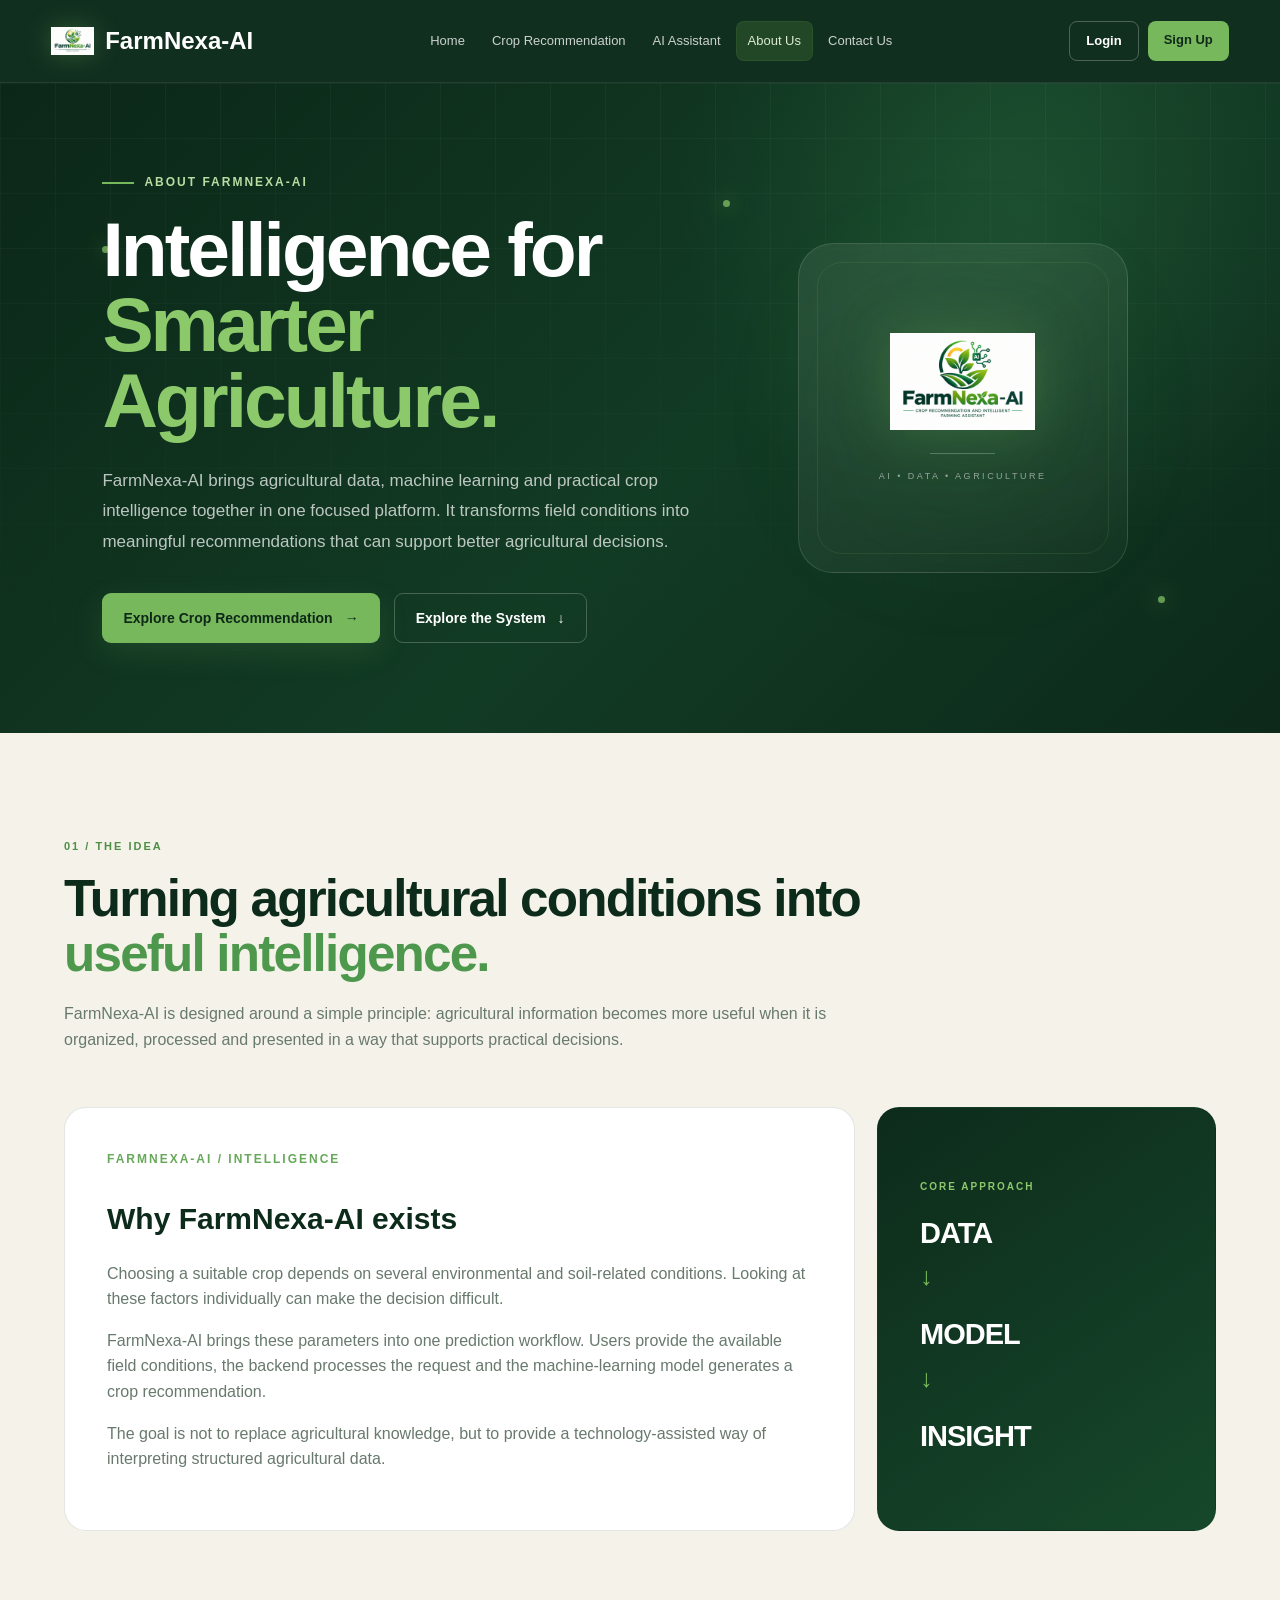
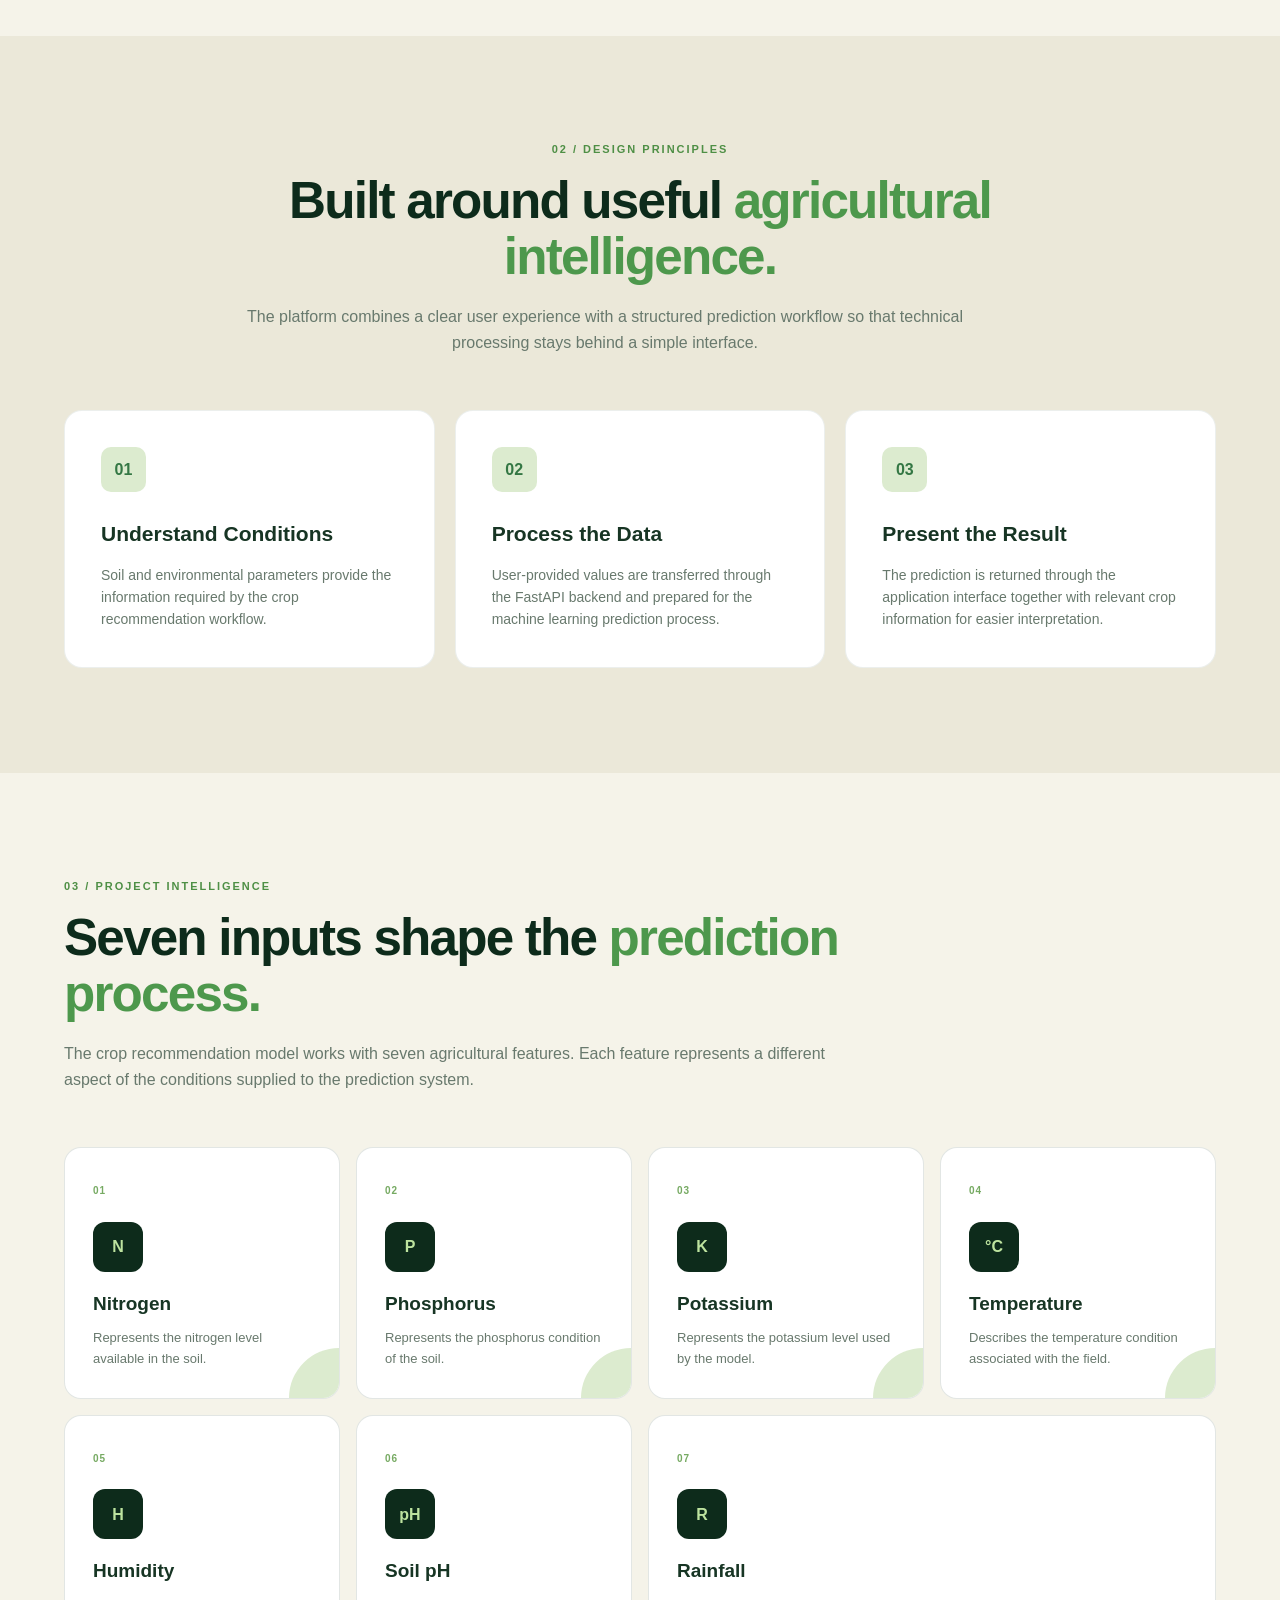
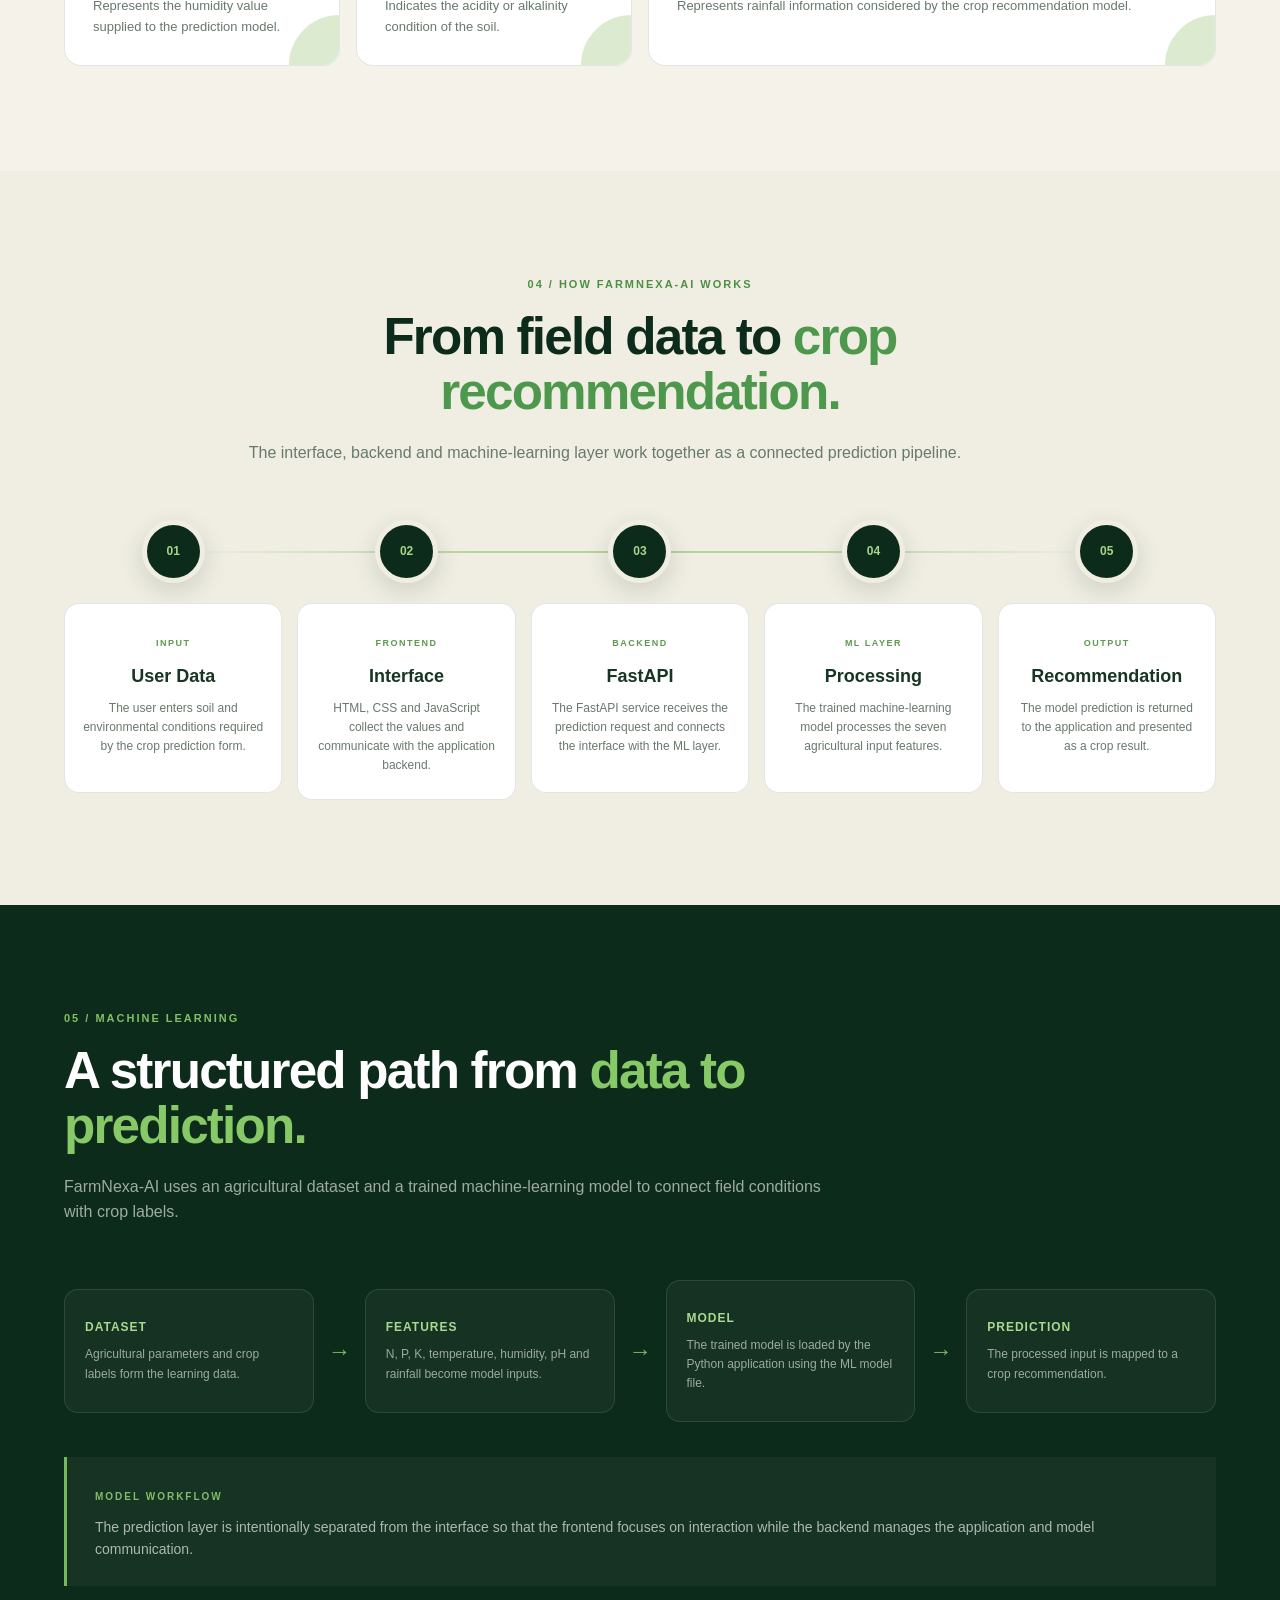
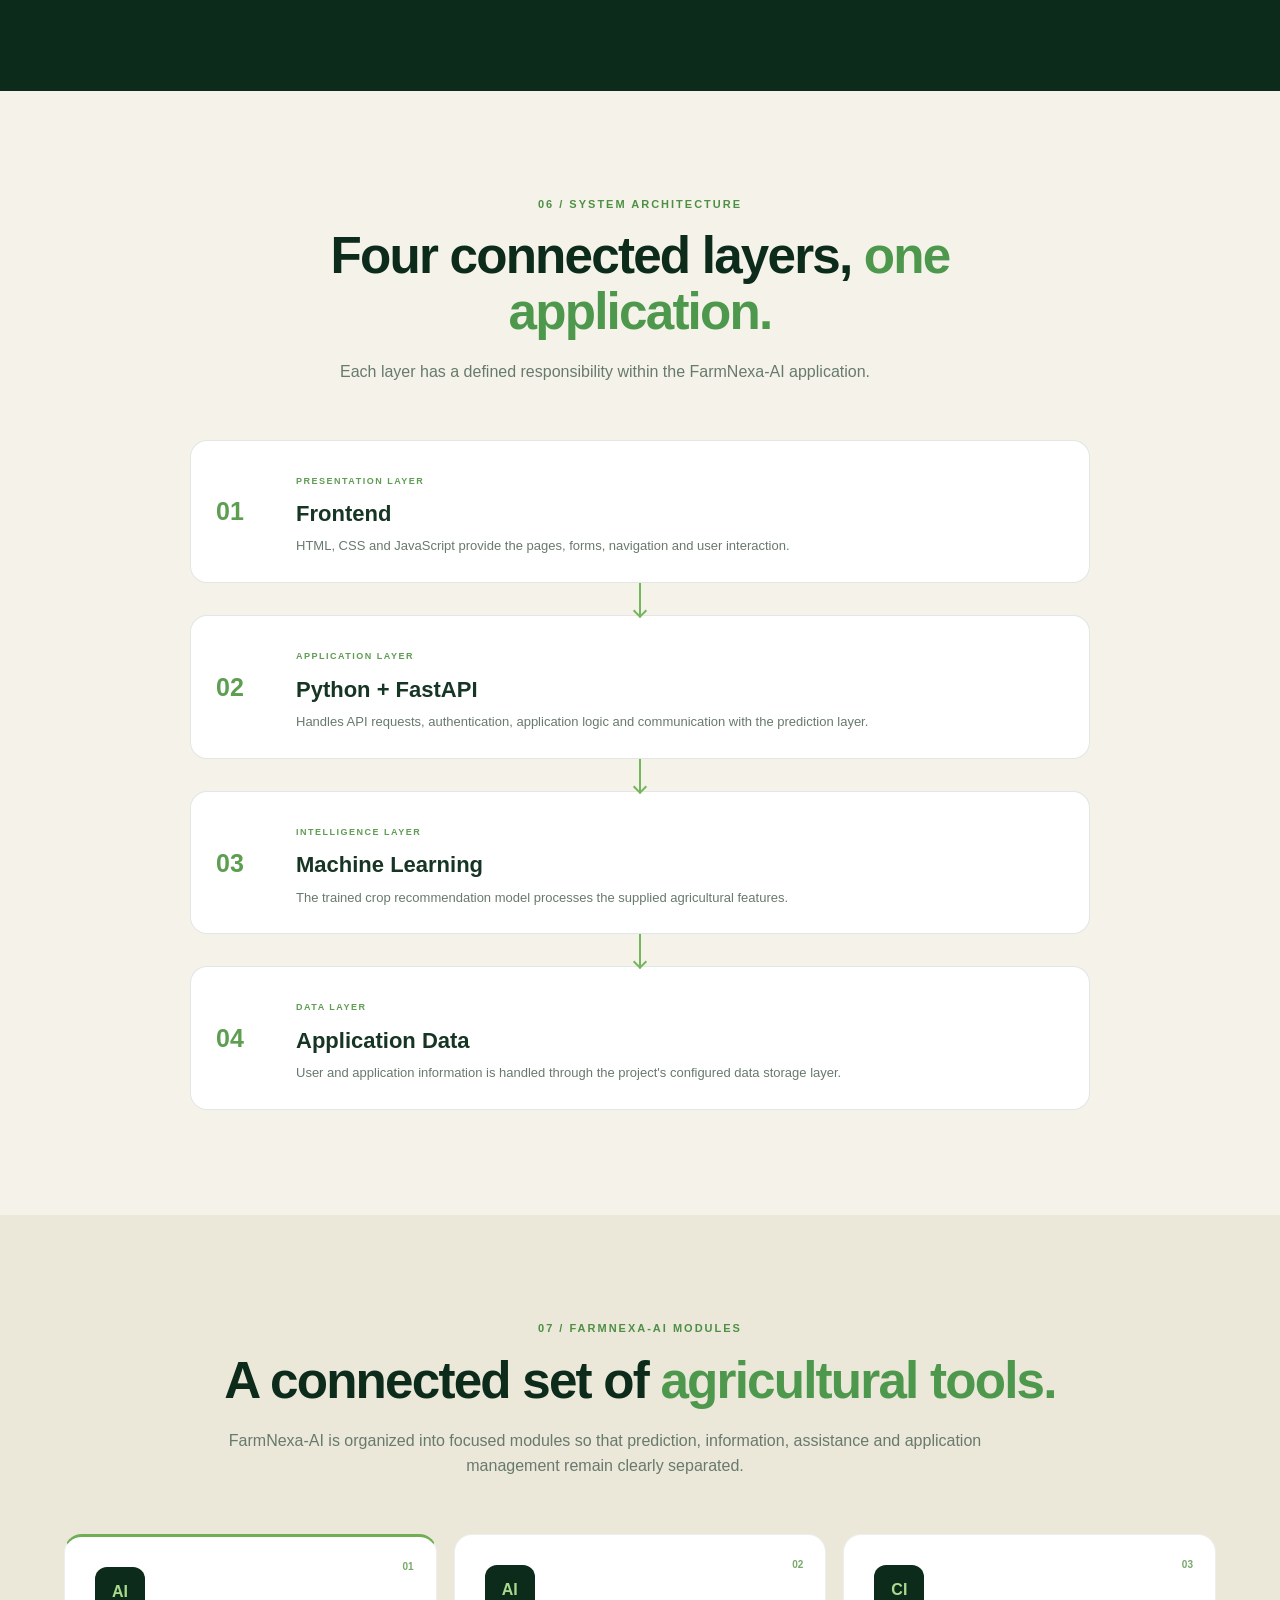
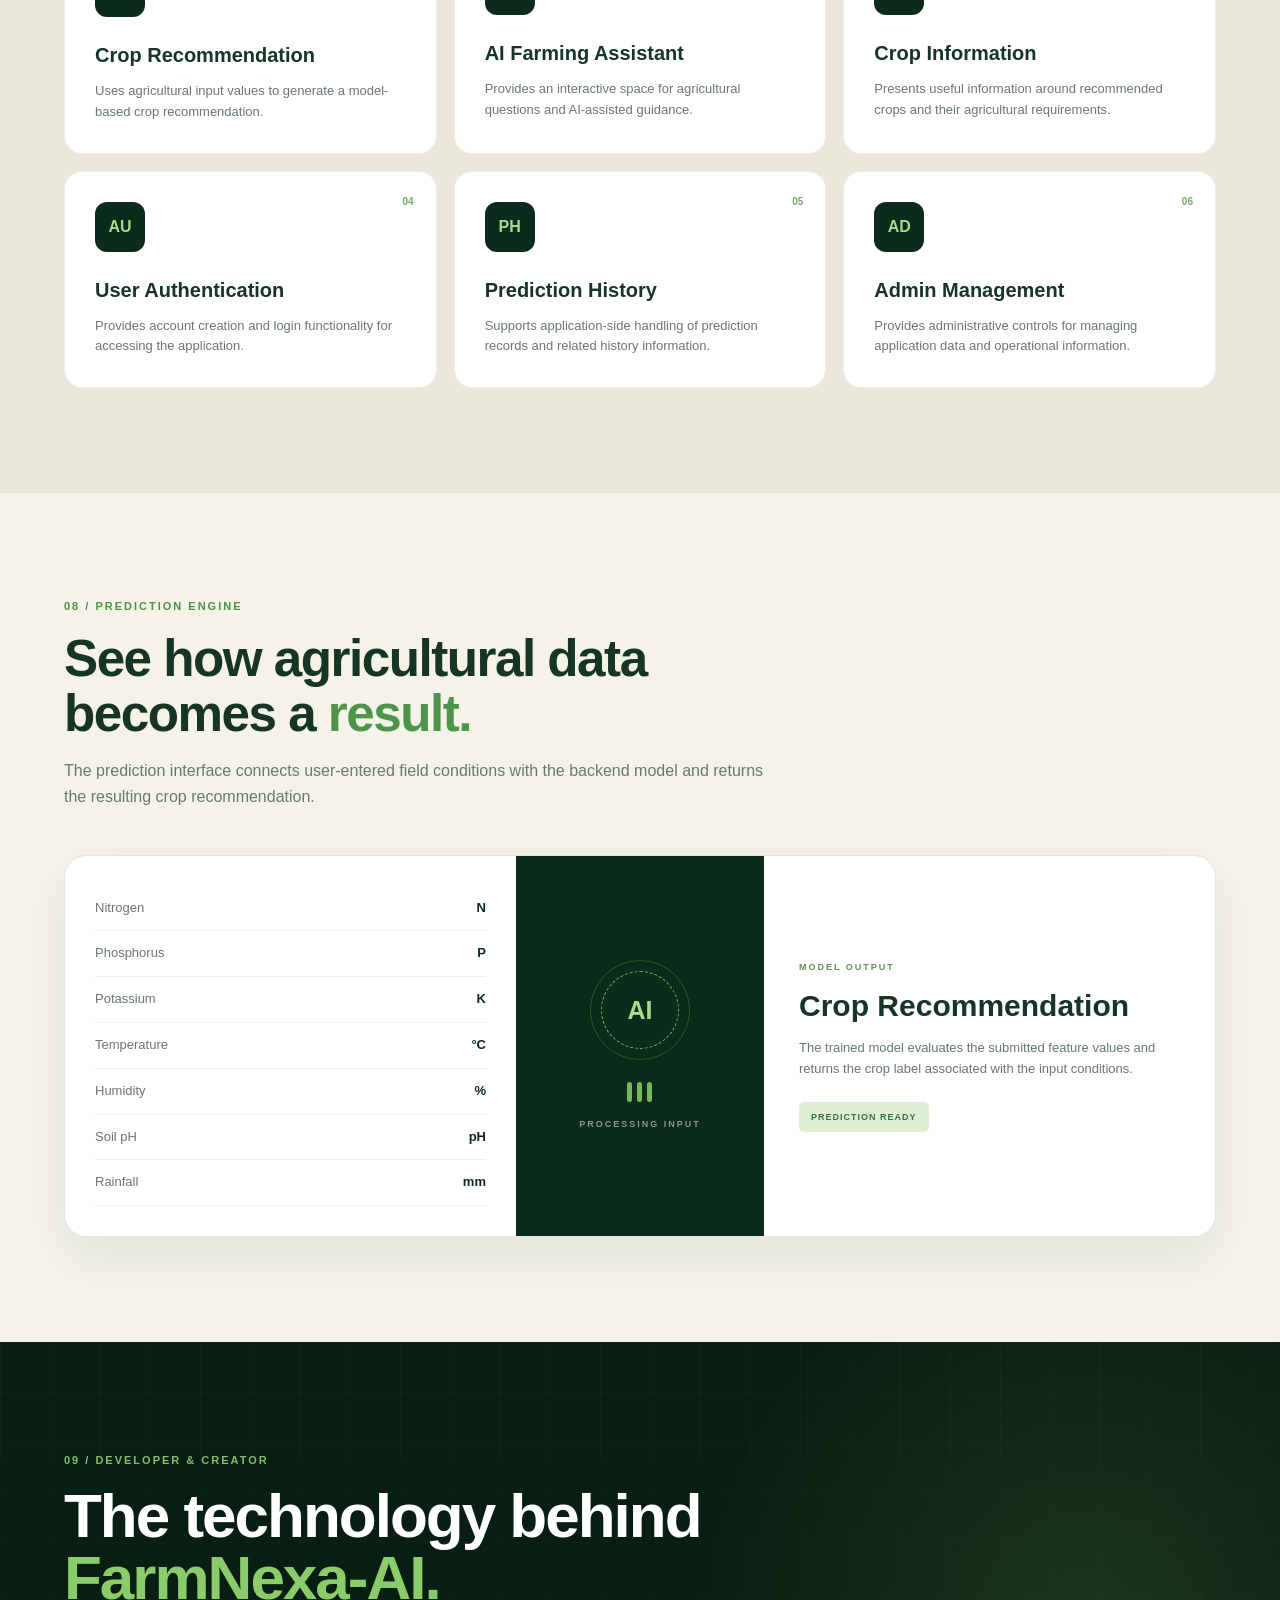
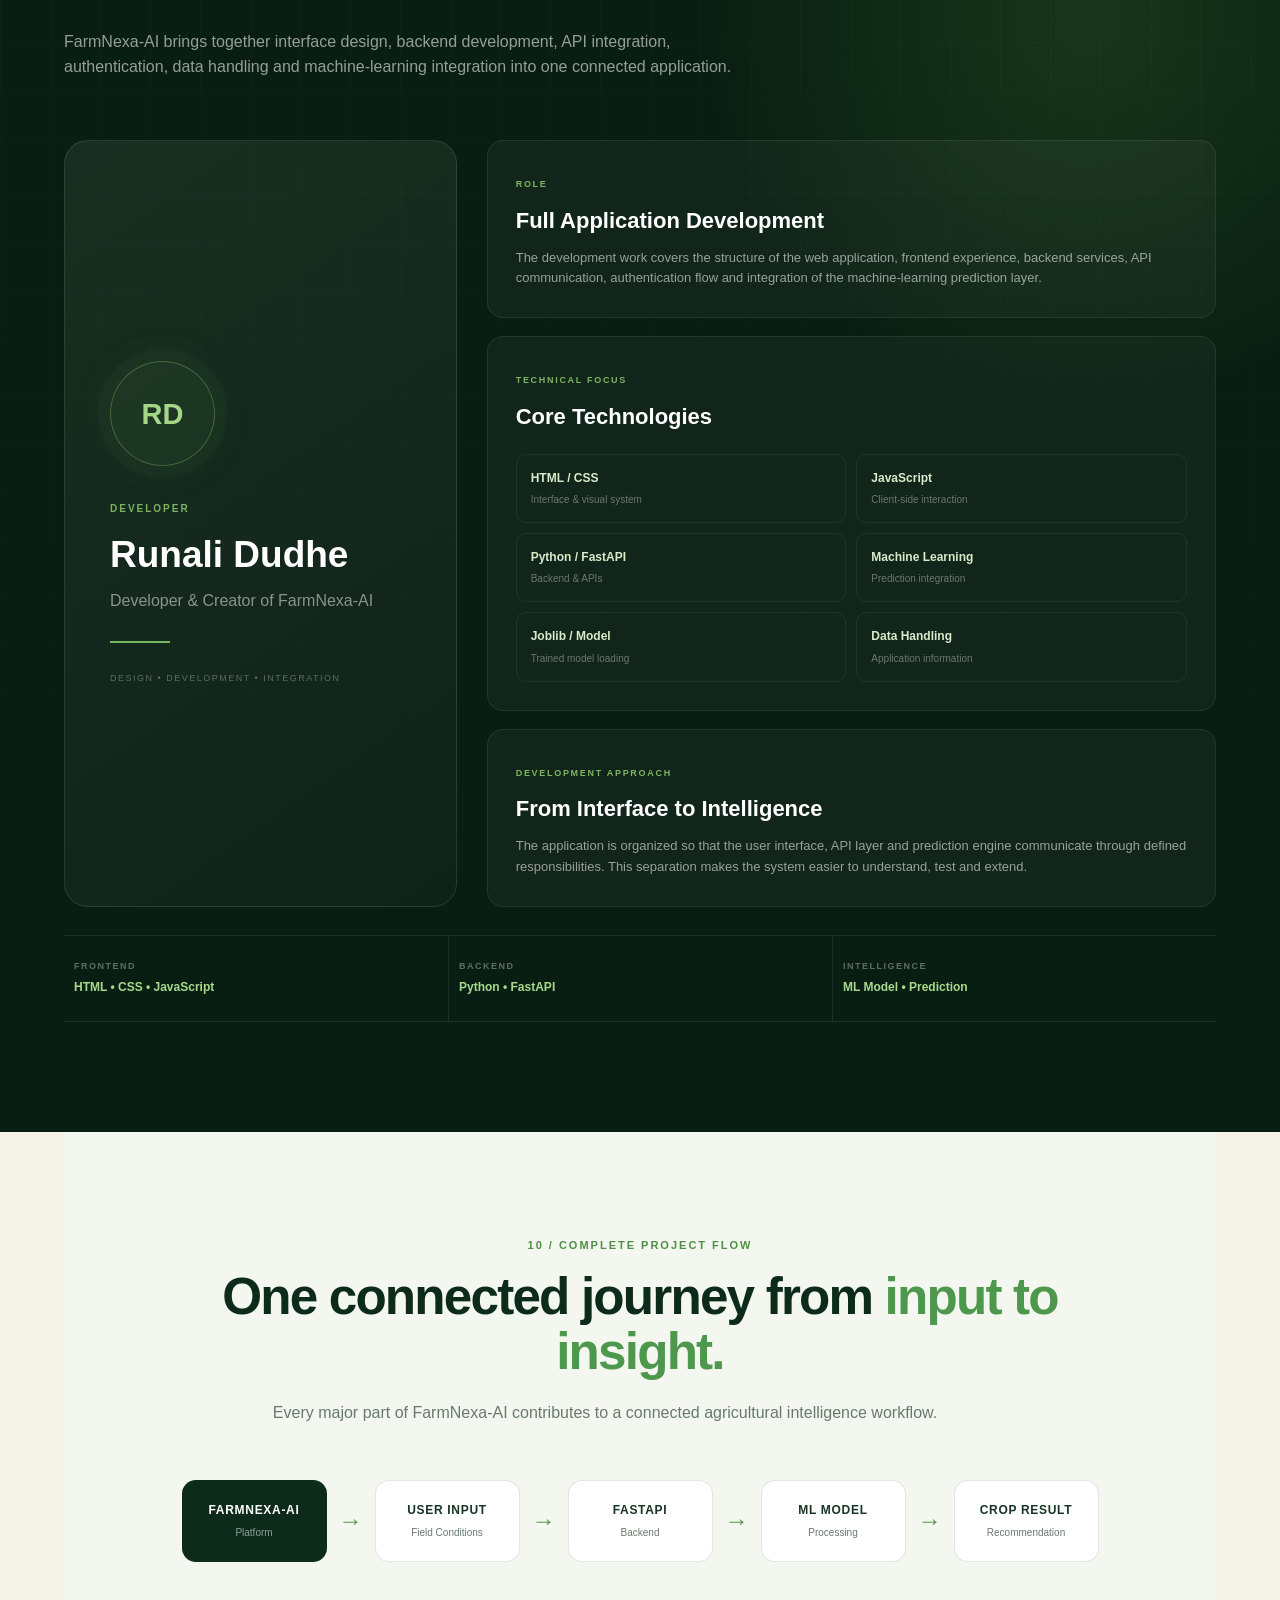
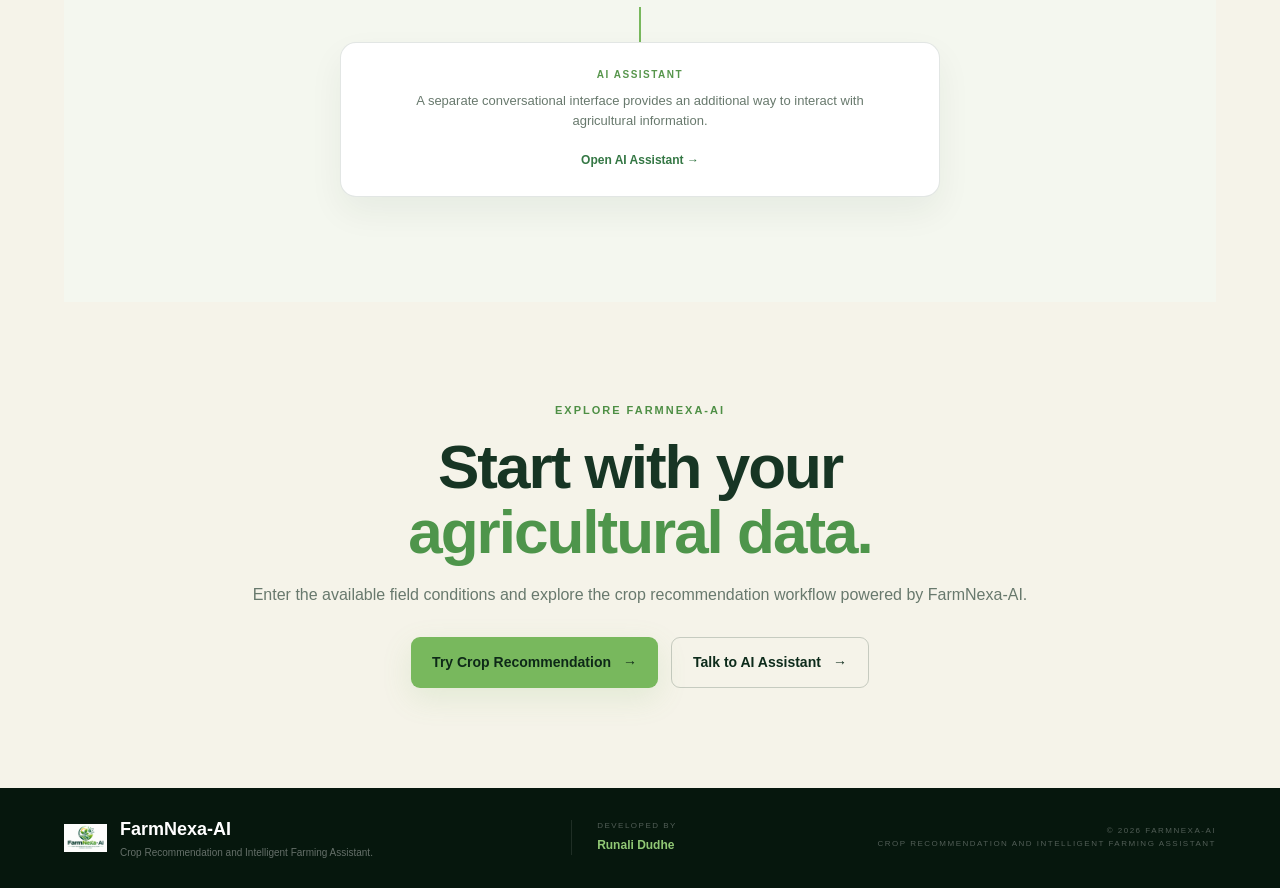
==== commit 85e0b72d: "Initial upload - Crop Recommendation AI" ====
--- a/frontend/about.html
+++ b/frontend/about.html
@@ -4,7 +4,7 @@
     <meta charset="UTF-8">
     <meta name="viewport" content="width=device-width, initial-scale=1.0">
 
-    <title>About AgroAI | Smart Agriculture Intelligence</title>
+    <title>About FarmNexa-AI | Crop Recommendation and Intelligent Farming Assistant</title>
 
     <link rel="stylesheet" href="about.css">
 </head>
@@ -20,8 +20,8 @@
     <div class="nav-container">
 
         <a href="index.html" class="brand">
-            <img src="agroai-logo.png" alt="AgroAI Logo">
-            <span>AgroAI</span>
+            <img src="farmnexa-ai-logo.png" alt="FarmNexa-AI Logo">
+            <span>FarmNexa-AI</span>
         </a>
 
         <nav class="nav-menu">
@@ -112,7 +112,7 @@
 
         <div class="hero-label">
             <span></span>
-            ABOUT AGROAI
+            ABOUT FARMNEXA-AI
         </div>
 
         <h1>
@@ -121,7 +121,7 @@
         </h1>
 
         <p>
-            AgroAI brings agricultural data, machine learning and
+            FarmNexa-AI brings agricultural data, machine learning and
             practical crop intelligence together in one focused
             platform. It transforms field conditions into meaningful
             recommendations that can support better agricultural
@@ -150,8 +150,8 @@
         <div class="logo-glow"></div>
 
         <img
-            src="agroai-logo.png"
-            alt="AgroAI">
+            src="farmnexa-ai-logo.png"
+            alt="FarmNexa-AI Logo">
 
         <div class="brand-card-line"></div>
 
@@ -182,7 +182,7 @@
         </h2>
 
         <p>
-            AgroAI is designed around a simple principle:
+            FarmNexa-AI is designed around a simple principle:
             agricultural information becomes more useful when it
             is organized, processed and presented in a way that
             supports practical decisions.
@@ -196,11 +196,11 @@
         <div class="intro-main-card">
 
             <div class="card-number">
-                AGROAI / INTELLIGENCE
+                FARMNEXA-AI / INTELLIGENCE
             </div>
 
             <h3>
-                Why AgroAI exists
+                Why FarmNexa-AI exists
             </h3>
 
             <p>
@@ -211,7 +211,7 @@
             </p>
 
             <p>
-                AgroAI brings these parameters into one prediction
+                FarmNexa-AI brings these parameters into one prediction
                 workflow. Users provide the available field
                 conditions, the backend processes the request and
                 the machine-learning model generates a crop
@@ -261,7 +261,7 @@
 
 
 <!-- =========================================================
-     WHY AGROAI
+     WHY FARMNEXA-AI
 ========================================================= -->
 
 <section class="section why-section">
@@ -535,7 +535,7 @@
 
 
 <!-- =========================================================
-     HOW AGROAI WORKS
+     HOW FARMNEXA-AI WORKS
 ========================================================= -->
 
 <section
@@ -545,7 +545,7 @@
     <div class="section-heading centered">
 
         <span class="section-tag">
-            04 / HOW AGROAI WORKS
+            04 / HOW FARMNEXA-AI WORKS
         </span>
 
         <h2>
@@ -712,7 +712,7 @@
             </h2>
 
             <p>
-                AgroAI uses an agricultural dataset and a trained
+                FarmNexa-AI uses an agricultural dataset and a trained
                 machine-learning model to connect field conditions
                 with crop labels.
             </p>
@@ -834,7 +834,7 @@
 
         <p>
             Each layer has a defined responsibility within the
-            AgroAI application.
+            FarmNexa-AI application.
         </p>
 
     </div>
@@ -962,7 +962,7 @@
     <div class="section-heading centered">
 
         <span class="section-tag">
-            07 / AGROAI MODULES
+            07 / FARMNEXA-AI MODULES
         </span>
 
         <h2>
@@ -971,7 +971,7 @@
         </h2>
 
         <p>
-            AgroAI is organized into focused modules so that
+            FarmNexa-AI is organized into focused modules so that
             prediction, information, assistance and application
             management remain clearly separated.
         </p>
@@ -1253,11 +1253,11 @@
 
             <h2>
                 The technology behind
-                <span>AgroAI.</span>
+                <span>FarmNexa-AI.</span>
             </h2>
 
             <p>
-                AgroAI brings together interface design, backend
+                FarmNexa-AI brings together interface design, backend
                 development, API integration, authentication,
                 data handling and machine-learning integration
                 into one connected application.
@@ -1283,7 +1283,7 @@
                 </h3>
 
                 <p>
-                    Developer & Creator of AgroAI
+                    Developer & Creator of FarmNexa-AI
                 </p>
 
                 <div class="identity-line"></div>
@@ -1472,7 +1472,7 @@
         </h2>
 
         <p>
-            Every major part of AgroAI contributes to a connected
+            Every major part of FarmNexa-AI contributes to a connected
             agricultural intelligence workflow.
         </p>
 
@@ -1482,7 +1482,7 @@
     <div class="final-flow">
 
         <div class="final-flow-item main-flow-item">
-            <strong>AGROAI</strong>
+            <strong>FARMNEXA-AI</strong>
             <span>Platform</span>
         </div>
 
@@ -1551,7 +1551,7 @@
     <div class="cta-content">
 
         <span class="section-tag">
-            EXPLORE AGROAI
+            EXPLORE FARMNEXA-AI
         </span>
 
         <h2>
@@ -1561,7 +1561,7 @@
 
         <p>
             Enter the available field conditions and explore the
-            crop recommendation workflow powered by AgroAI.
+            crop recommendation workflow powered by FarmNexa-AI.
         </p>
 
         <div class="cta-buttons">
@@ -1595,18 +1595,18 @@
         <div class="footer-brand">
 
             <img
-                src="agroai-logo.png"
-                alt="AgroAI">
+                src="farmnexa-ai-logo.png"
+                alt="FarmNexa-AI Logo">
 
             <div>
 
                 <h3>
-                    AgroAI
+                    FarmNexa-AI
                 </h3>
 
                 <p>
-                    Smart agricultural intelligence through
-                    data and AI.
+                    Crop Recommendation and Intelligent
+                    Farming Assistant.
                 </p>
 
             </div>
@@ -1630,11 +1630,11 @@
         <div class="footer-copy">
 
             <span>
-                © 2026 AGROAI
+                © 2026 FARMNEXA-AI
             </span>
 
             <span>
-                SMART AGRICULTURE INTELLIGENCE
+                CROP RECOMMENDATION AND INTELLIGENT FARMING ASSISTANT
             </span>
 
         </div>
